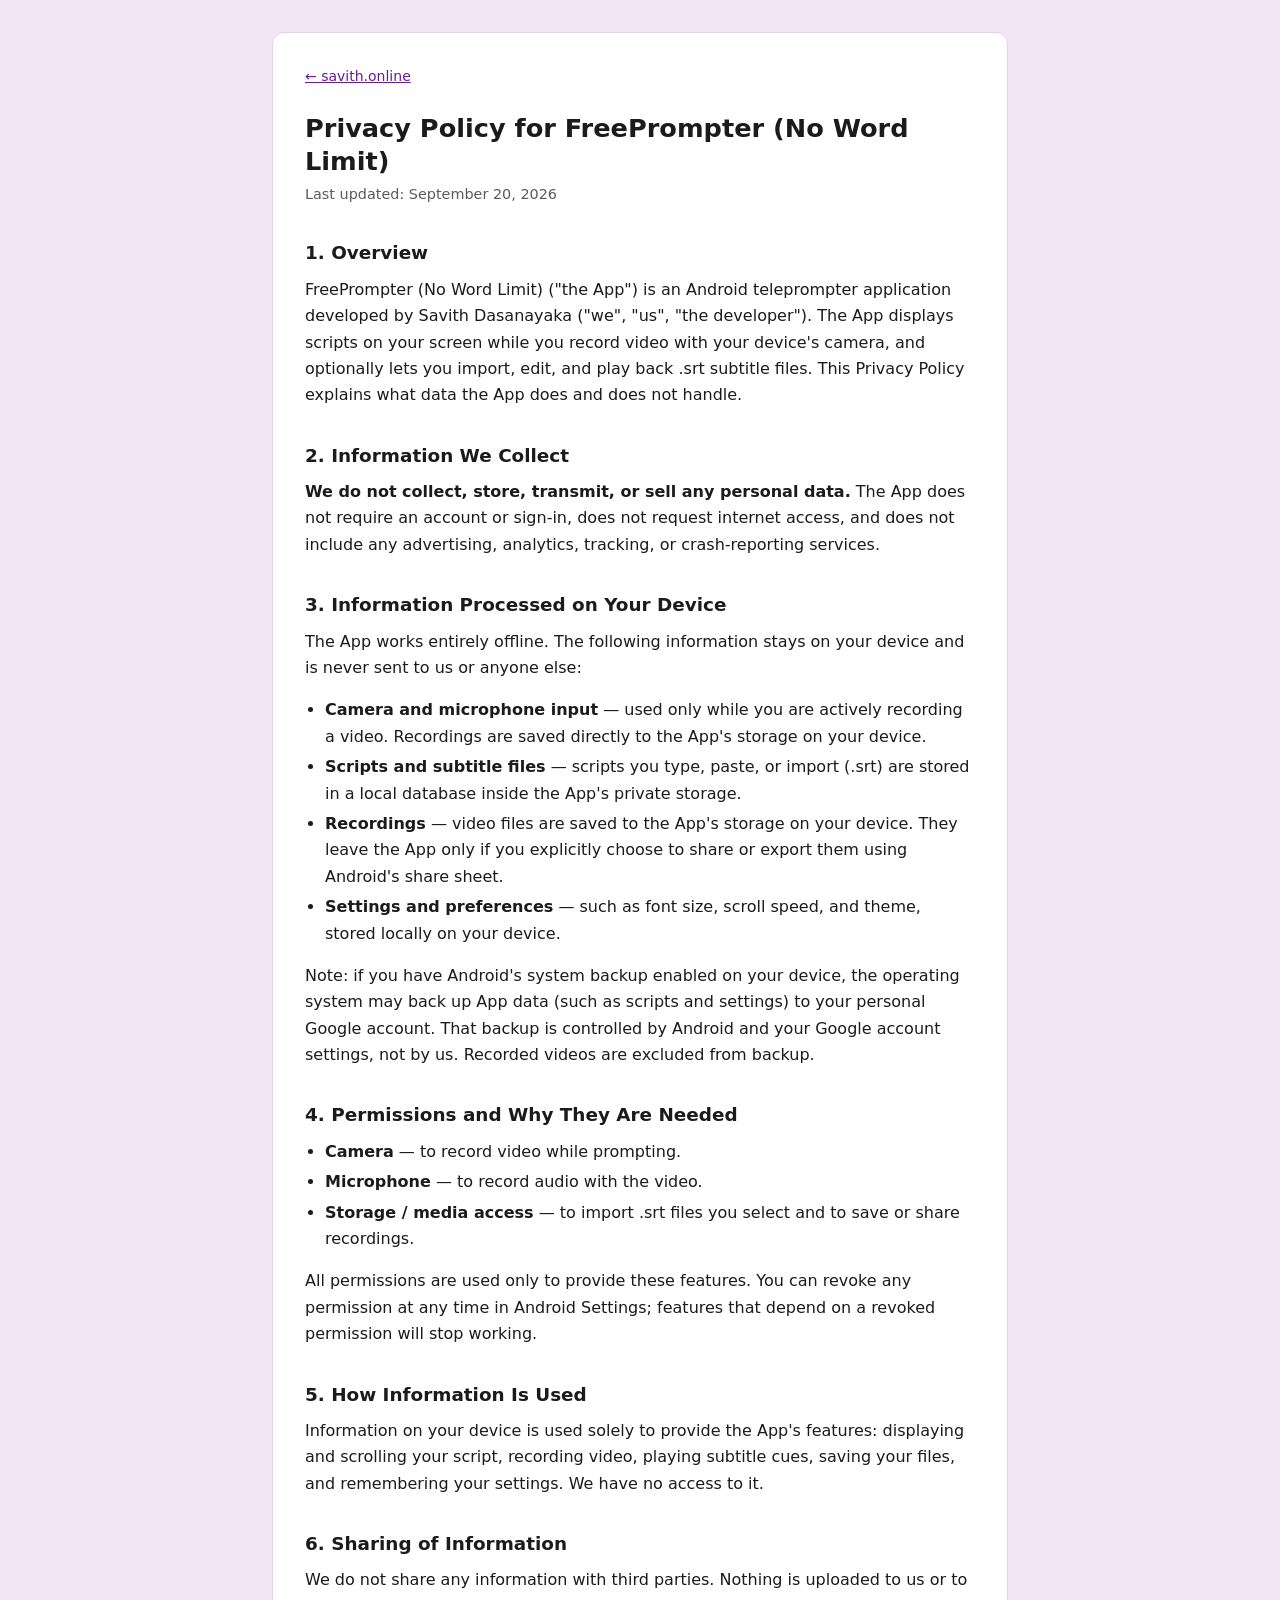
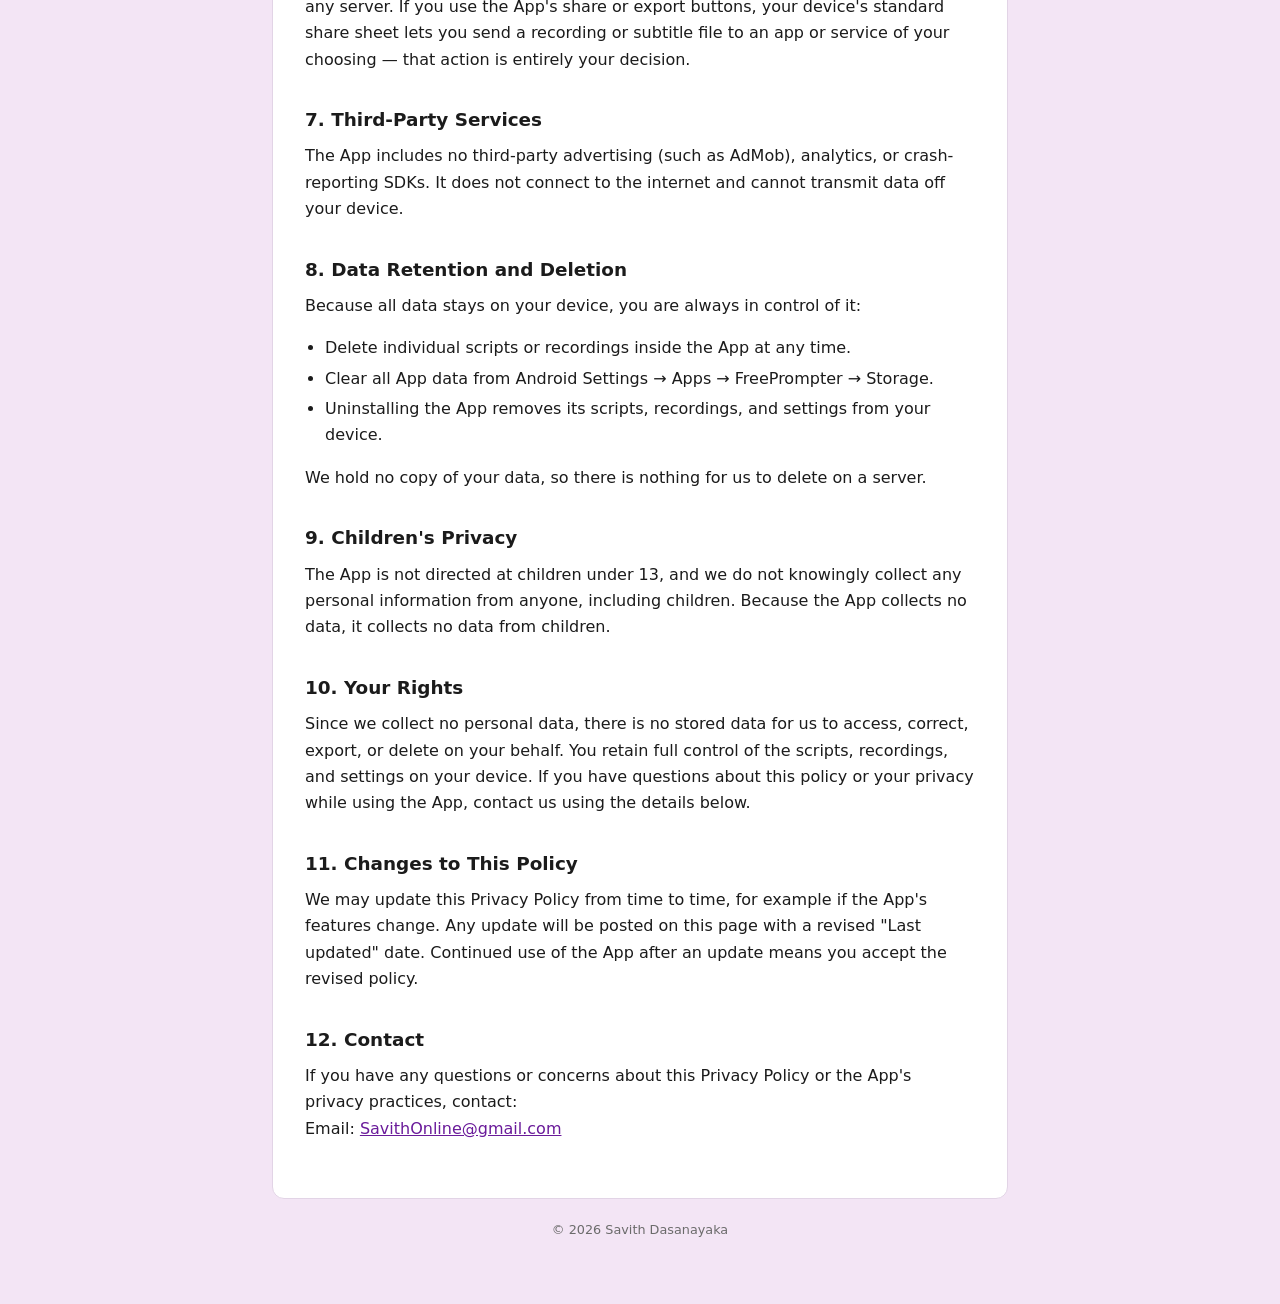
==== apps/freeprompter/privacy/index.html @ 828b5b64 "Add FreePrompter privacy policy page" ====
<!doctype html>
<html lang="en">
<head>
  <meta charset="utf-8">
  <meta name="viewport" content="width=device-width, initial-scale=1">
  <title>Privacy Policy | FreePrompter (No Word Limit)</title>
  <meta name="description" content="Privacy Policy for the FreePrompter (No Word Limit) Android app. The app collects no personal data; all scripts, recordings, and settings stay on your device.">
  <meta name="robots" content="index,follow">
  <link rel="canonical" href="https://savith.online/apps/freeprompter/privacy">
  <style>
    :root { color-scheme: light dark; }
    * { box-sizing: border-box; }
    body {
      margin: 0;
      padding: 2rem 1rem 4rem;
      background: #f3e5f5;
      color: #1b1b1b;
      font-family: system-ui, -apple-system, "Segoe UI", Roboto, Helvetica, Arial, sans-serif;
      font-size: 16px;
      line-height: 1.65;
    }
    main {
      max-width: 46rem;
      margin: 0 auto;
      background: #ffffff;
      border: 1px solid #e2d4e6;
      border-radius: 12px;
      padding: 2rem 2rem 2.5rem;
    }
    .back { font-size: 0.875rem; margin: 0 0 1.5rem; }
    h1 { font-size: 1.6rem; line-height: 1.3; margin: 0 0 0.25rem; }
    .updated { color: #5b5b5b; font-size: 0.9rem; margin: 0 0 2rem; }
    h2 { font-size: 1.15rem; margin: 2rem 0 0.5rem; }
    p, ul { margin: 0.5rem 0 1rem; }
    ul { padding-left: 1.25rem; }
    li { margin: 0.25rem 0; }
    a { color: #6a1b9a; }
    footer { max-width: 46rem; margin: 1.25rem auto 0; font-size: 0.8rem; color: #6b6b6b; text-align: center; }
    @media (prefers-color-scheme: dark) {
      body { background: #1a101c; color: #eee; }
      main { background: #241726; border-color: #3a2a3d; }
      .updated, footer { color: #b8a9bc; }
      a { color: #ce93d8; }
    }
  </style>
</head>
<body>
  <main>
    <p class="back"><a href="https://savith.online/">&larr; savith.online</a></p>
    <h1>Privacy Policy for FreePrompter (No Word Limit)</h1>
    <p class="updated">Last updated: September 20, 2026</p>

    <h2>1. Overview</h2>
    <p>
      FreePrompter (No Word Limit) ("the App") is an Android teleprompter application developed by
      Savith Dasanayaka ("we", "us", "the developer"). The App displays scripts on your screen while
      you record video with your device's camera, and optionally lets you import, edit, and play back
      .srt subtitle files. This Privacy Policy explains what data the App does and does not handle.
    </p>

    <h2>2. Information We Collect</h2>
    <p>
      <strong>We do not collect, store, transmit, or sell any personal data.</strong> The App does not
      require an account or sign-in, does not request internet access, and does not include any
      advertising, analytics, tracking, or crash-reporting services.
    </p>

    <h2>3. Information Processed on Your Device</h2>
    <p>The App works entirely offline. The following information stays on your device and is never sent to us or anyone else:</p>
    <ul>
      <li><strong>Camera and microphone input</strong> — used only while you are actively recording a video. Recordings are saved directly to the App's storage on your device.</li>
      <li><strong>Scripts and subtitle files</strong> — scripts you type, paste, or import (.srt) are stored in a local database inside the App's private storage.</li>
      <li><strong>Recordings</strong> — video files are saved to the App's storage on your device. They leave the App only if you explicitly choose to share or export them using Android's share sheet.</li>
      <li><strong>Settings and preferences</strong> — such as font size, scroll speed, and theme, stored locally on your device.</li>
    </ul>
    <p>
      Note: if you have Android's system backup enabled on your device, the operating system may back up
      App data (such as scripts and settings) to your personal Google account. That backup is controlled
      by Android and your Google account settings, not by us. Recorded videos are excluded from backup.
    </p>

    <h2>4. Permissions and Why They Are Needed</h2>
    <ul>
      <li><strong>Camera</strong> — to record video while prompting.</li>
      <li><strong>Microphone</strong> — to record audio with the video.</li>
      <li><strong>Storage / media access</strong> — to import .srt files you select and to save or share recordings.</li>
    </ul>
    <p>All permissions are used only to provide these features. You can revoke any permission at any time in Android Settings; features that depend on a revoked permission will stop working.</p>

    <h2>5. How Information Is Used</h2>
    <p>
      Information on your device is used solely to provide the App's features: displaying and scrolling
      your script, recording video, playing subtitle cues, saving your files, and remembering your
      settings. We have no access to it.
    </p>

    <h2>6. Sharing of Information</h2>
    <p>
      We do not share any information with third parties. Nothing is uploaded to us or to any server.
      If you use the App's share or export buttons, your device's standard share sheet lets you send a
      recording or subtitle file to an app or service of your choosing — that action is entirely your decision.
    </p>

    <h2>7. Third-Party Services</h2>
    <p>
      The App includes no third-party advertising (such as AdMob), analytics, or crash-reporting SDKs.
      It does not connect to the internet and cannot transmit data off your device.
    </p>

    <h2>8. Data Retention and Deletion</h2>
    <p>Because all data stays on your device, you are always in control of it:</p>
    <ul>
      <li>Delete individual scripts or recordings inside the App at any time.</li>
      <li>Clear all App data from Android Settings &rarr; Apps &rarr; FreePrompter &rarr; Storage.</li>
      <li>Uninstalling the App removes its scripts, recordings, and settings from your device.</li>
    </ul>
    <p>We hold no copy of your data, so there is nothing for us to delete on a server.</p>

    <h2>9. Children's Privacy</h2>
    <p>
      The App is not directed at children under 13, and we do not knowingly collect any personal
      information from anyone, including children. Because the App collects no data, it collects no
      data from children.
    </p>

    <h2>10. Your Rights</h2>
    <p>
      Since we collect no personal data, there is no stored data for us to access, correct, export, or
      delete on your behalf. You retain full control of the scripts, recordings, and settings on your
      device. If you have questions about this policy or your privacy while using the App, contact us
      using the details below.
    </p>

    <h2>11. Changes to This Policy</h2>
    <p>
      We may update this Privacy Policy from time to time, for example if the App's features change.
      Any update will be posted on this page with a revised "Last updated" date. Continued use of the
      App after an update means you accept the revised policy.
    </p>

    <h2>12. Contact</h2>
    <p>
      If you have any questions or concerns about this Privacy Policy or the App's privacy practices,
      contact:<br>
      Email: <a href="mailto:SavithOnline@gmail.com">SavithOnline@gmail.com</a>
    </p>
  </main>
  <footer>&copy; 2026 Savith Dasanayaka</footer>
</body>
</html>
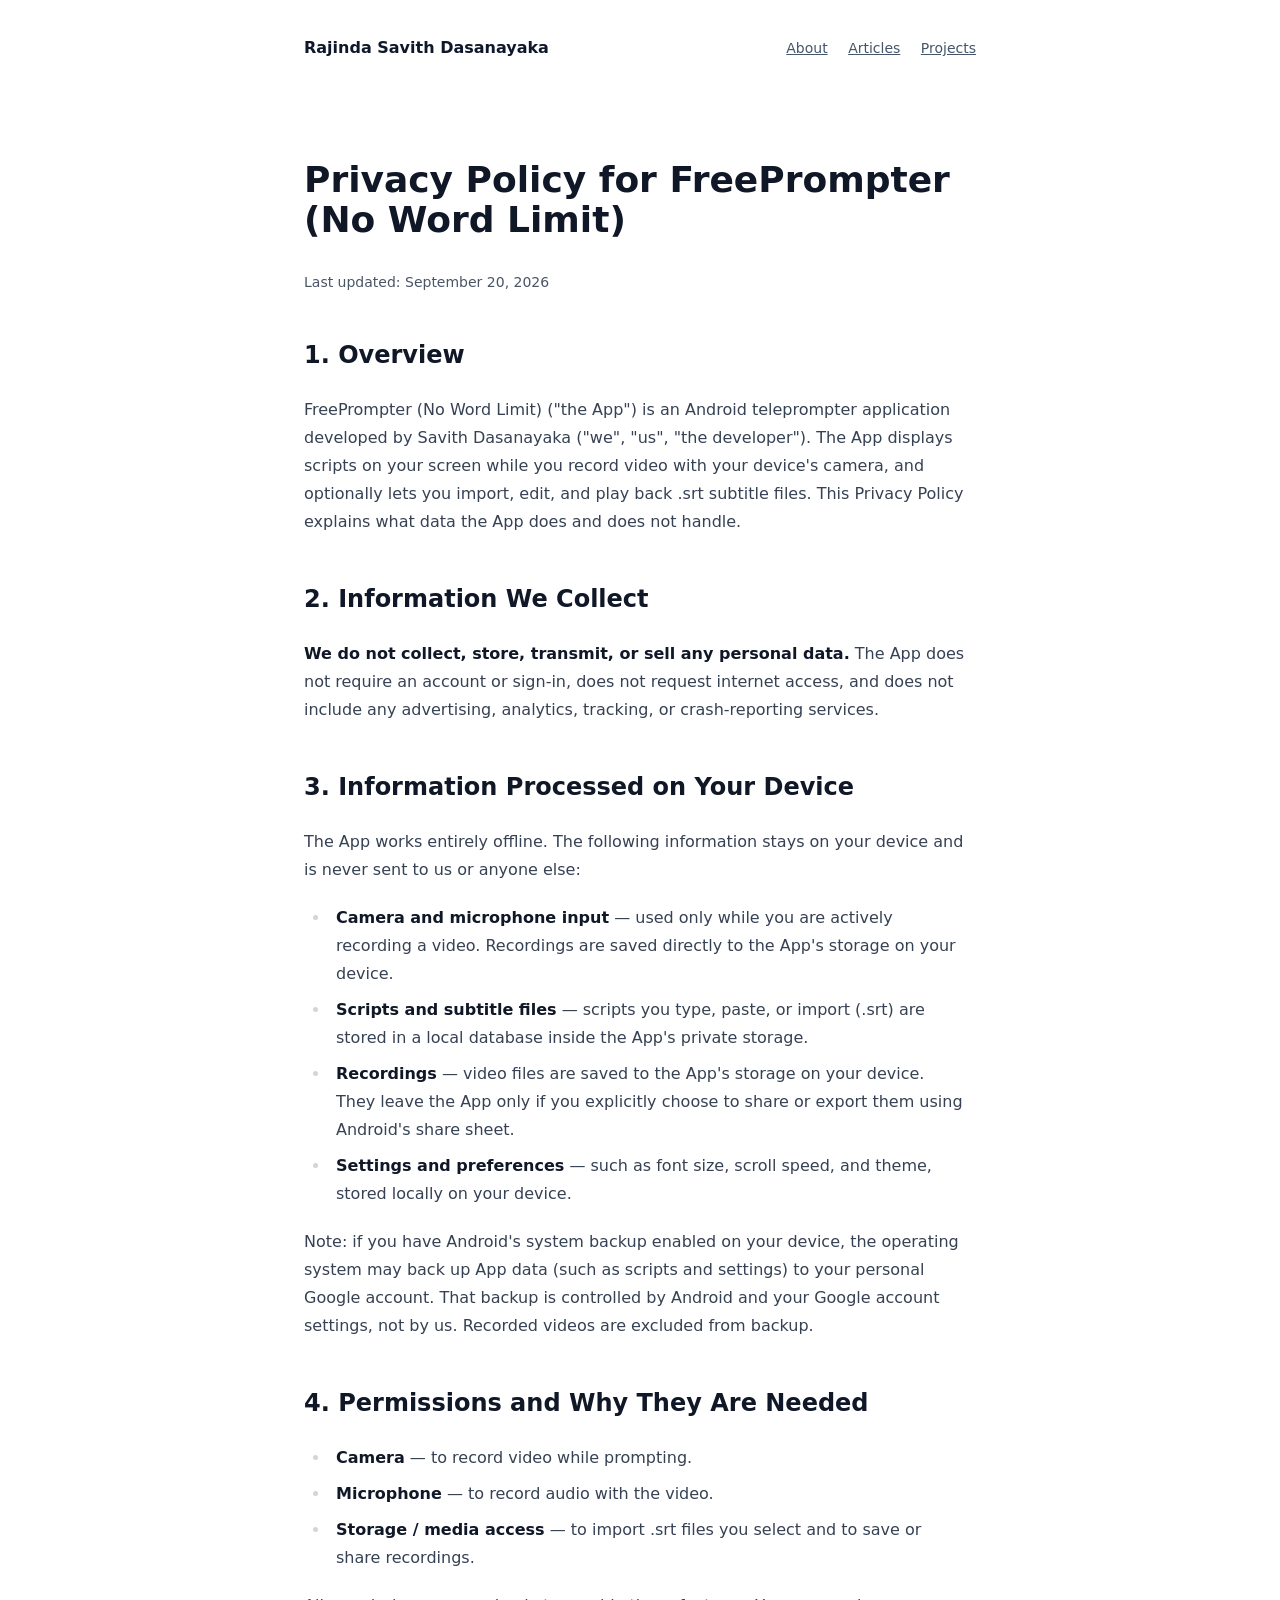
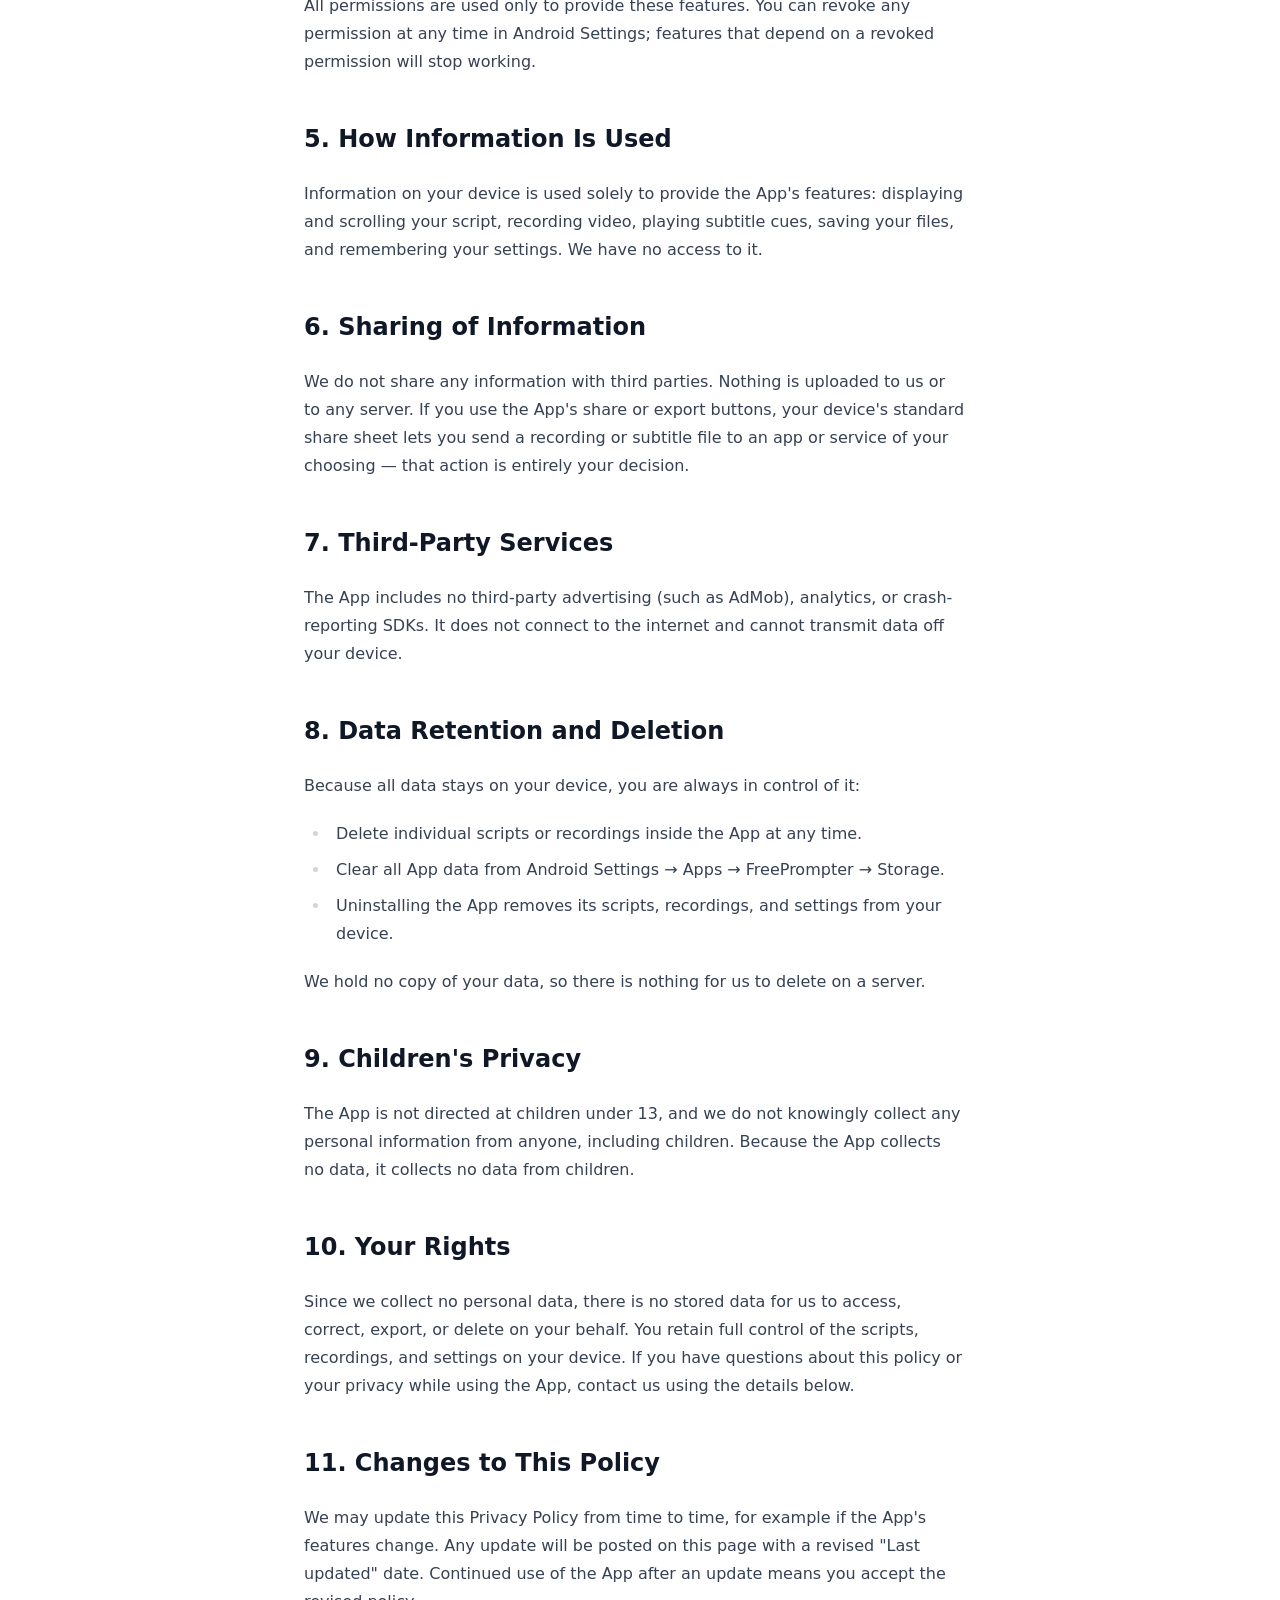
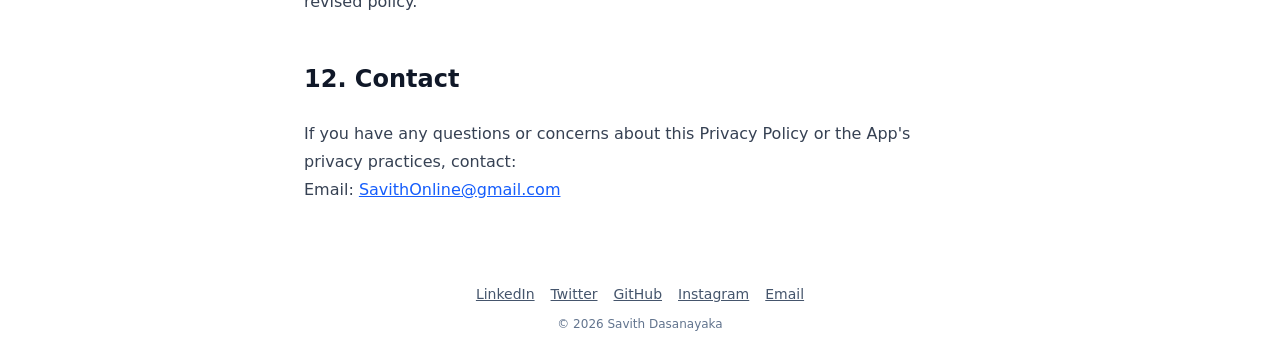
==== commit 02198d53: "Match FreePrompter privacy page to site design" ====
--- a/apps/freeprompter/privacy/index.html
+++ b/apps/freeprompter/privacy/index.html
@@ -1,150 +1,161 @@
 <!doctype html>
-<html lang="en">
+<html lang="en" prefix="og: https://ogp.me/ns#">
 <head>
+  <!-- Search, browser, and social-sharing metadata. Relative asset paths use ../../../ because this page is three directories deeper. -->
   <meta charset="utf-8">
   <meta name="viewport" content="width=device-width, initial-scale=1">
   <title>Privacy Policy | FreePrompter (No Word Limit)</title>
+  <meta name="title" content="Privacy Policy | FreePrompter (No Word Limit)">
   <meta name="description" content="Privacy Policy for the FreePrompter (No Word Limit) Android app. The app collects no personal data; all scripts, recordings, and settings stay on your device.">
   <meta name="robots" content="index,follow">
+  <meta name="theme-color" content="#B5D1CC">
   <link rel="canonical" href="https://savith.online/apps/freeprompter/privacy">
-  <style>
-    :root { color-scheme: light dark; }
-    * { box-sizing: border-box; }
-    body {
-      margin: 0;
-      padding: 2rem 1rem 4rem;
-      background: #f3e5f5;
-      color: #1b1b1b;
-      font-family: system-ui, -apple-system, "Segoe UI", Roboto, Helvetica, Arial, sans-serif;
-      font-size: 16px;
-      line-height: 1.65;
-    }
-    main {
-      max-width: 46rem;
-      margin: 0 auto;
-      background: #ffffff;
-      border: 1px solid #e2d4e6;
-      border-radius: 12px;
-      padding: 2rem 2rem 2.5rem;
-    }
-    .back { font-size: 0.875rem; margin: 0 0 1.5rem; }
-    h1 { font-size: 1.6rem; line-height: 1.3; margin: 0 0 0.25rem; }
-    .updated { color: #5b5b5b; font-size: 0.9rem; margin: 0 0 2rem; }
-    h2 { font-size: 1.15rem; margin: 2rem 0 0.5rem; }
-    p, ul { margin: 0.5rem 0 1rem; }
-    ul { padding-left: 1.25rem; }
-    li { margin: 0.25rem 0; }
-    a { color: #6a1b9a; }
-    footer { max-width: 46rem; margin: 1.25rem auto 0; font-size: 0.8rem; color: #6b6b6b; text-align: center; }
-    @media (prefers-color-scheme: dark) {
-      body { background: #1a101c; color: #eee; }
-      main { background: #241726; border-color: #3a2a3d; }
-      .updated, footer { color: #b8a9bc; }
-      a { color: #ce93d8; }
-    }
-  </style>
+  <meta property="og:type" content="article">
+  <meta property="og:url" content="https://savith.online/apps/freeprompter/privacy">
+  <meta property="og:title" content="Privacy Policy | FreePrompter (No Word Limit)">
+  <meta property="og:description" content="The app collects no personal data; all scripts, recordings, and settings stay on your device.">
+  <meta property="og:image" content="https://savith.online/assets/images/Savith.Online.jpg">
+  <meta name="twitter:card" content="summary_large_image">
+  <meta name="twitter:title" content="Privacy Policy | FreePrompter (No Word Limit)">
+  <meta name="twitter:description" content="The app collects no personal data; all scripts, recordings, and settings stay on your device.">
+  <meta name="twitter:image" content="https://savith.online/assets/images/Savith.Online.jpg">
+
+  <link rel="stylesheet" href="../../../assets/style.css">
+  <style>html { overflow-y: scroll; }</style>
 </head>
-<body>
-  <main>
-    <p class="back"><a href="https://savith.online/">&larr; savith.online</a></p>
-    <h1>Privacy Policy for FreePrompter (No Word Limit)</h1>
-    <p class="updated">Last updated: September 20, 2026</p>
+<body class="bg-[#f3e5f5] text-slate-900 relative font-sans selection:text-[#160404] selection:bg-[#fef4ad]">
+  <a class="absolute top-auto left-[-999px] overflow-hidden w-px h-px font-semibold bg-gray-900 text-gray-200 px-2 py-1 rounded shadow shadow-gray-500/20 ring-2 ring-red-500 ring-offset-2 ring-offset-red-100 focus:overflow-auto focus:w-auto focus:h-auto focus:top-5 focus:left-5 focus:z-50" href="#main-content">Skip to content ↓</a>
+  <!-- The skip link above lets keyboard users bypass this repeated navigation. -->
+  <div class="container mx-auto max-w-2xl">
+    <!-- Shared site header; internal links climb three levels back to the site root. -->
+    <header class="mt-8 mb-24 md:flex justify-between items-center px-4 md:px-0">
+      <div class="font-medium">
+        <a href="../../../index.html" class="inline-block -ml-2 px-2 py-1 rounded-lg font-semibold hover:bg-gray-100 transition">
+          Rajinda Savith Dasanayaka
+        </a>
+      </div>
+      <nav aria-label="Primary" class="text-sm text-slate-600 font-medium space-x-4">
+        <a href="../../../about.html" class="underline hover:no-underline">About</a>
+        <a href="../../../articles.html" class="underline hover:no-underline">Articles</a>
+        <a href="../../../projects.html" class="underline hover:no-underline">Projects</a>
+      </nav>
+    </header>
 
-    <h2>1. Overview</h2>
-    <p>
-      FreePrompter (No Word Limit) ("the App") is an Android teleprompter application developed by
-      Savith Dasanayaka ("we", "us", "the developer"). The App displays scripts on your screen while
-      you record video with your device's camera, and optionally lets you import, edit, and play back
-      .srt subtitle files. This Privacy Policy explains what data the App does and does not handle.
-    </p>
+    <!-- Privacy policy for the FreePrompter Android app. -->
+    <main id="main-content" class="px-4 md:px-0" tabindex="-1">
+      <article class="prose">
+        <h1>Privacy Policy for FreePrompter (No Word Limit)</h1>
+        <p class="text-sm text-gray-600 mb-8"><time datetime="2026-09-20">Last updated: September 20, 2026</time></p>
 
-    <h2>2. Information We Collect</h2>
-    <p>
-      <strong>We do not collect, store, transmit, or sell any personal data.</strong> The App does not
-      require an account or sign-in, does not request internet access, and does not include any
-      advertising, analytics, tracking, or crash-reporting services.
-    </p>
+        <h2>1. Overview</h2>
+        <p>
+          FreePrompter (No Word Limit) ("the App") is an Android teleprompter application developed by
+          Savith Dasanayaka ("we", "us", "the developer"). The App displays scripts on your screen while
+          you record video with your device's camera, and optionally lets you import, edit, and play back
+          .srt subtitle files. This Privacy Policy explains what data the App does and does not handle.
+        </p>
 
-    <h2>3. Information Processed on Your Device</h2>
-    <p>The App works entirely offline. The following information stays on your device and is never sent to us or anyone else:</p>
-    <ul>
-      <li><strong>Camera and microphone input</strong> — used only while you are actively recording a video. Recordings are saved directly to the App's storage on your device.</li>
-      <li><strong>Scripts and subtitle files</strong> — scripts you type, paste, or import (.srt) are stored in a local database inside the App's private storage.</li>
-      <li><strong>Recordings</strong> — video files are saved to the App's storage on your device. They leave the App only if you explicitly choose to share or export them using Android's share sheet.</li>
-      <li><strong>Settings and preferences</strong> — such as font size, scroll speed, and theme, stored locally on your device.</li>
-    </ul>
-    <p>
-      Note: if you have Android's system backup enabled on your device, the operating system may back up
-      App data (such as scripts and settings) to your personal Google account. That backup is controlled
-      by Android and your Google account settings, not by us. Recorded videos are excluded from backup.
-    </p>
+        <h2>2. Information We Collect</h2>
+        <p>
+          <strong>We do not collect, store, transmit, or sell any personal data.</strong> The App does not
+          require an account or sign-in, does not request internet access, and does not include any
+          advertising, analytics, tracking, or crash-reporting services.
+        </p>
 
-    <h2>4. Permissions and Why They Are Needed</h2>
-    <ul>
-      <li><strong>Camera</strong> — to record video while prompting.</li>
-      <li><strong>Microphone</strong> — to record audio with the video.</li>
-      <li><strong>Storage / media access</strong> — to import .srt files you select and to save or share recordings.</li>
-    </ul>
-    <p>All permissions are used only to provide these features. You can revoke any permission at any time in Android Settings; features that depend on a revoked permission will stop working.</p>
+        <h2>3. Information Processed on Your Device</h2>
+        <p>The App works entirely offline. The following information stays on your device and is never sent to us or anyone else:</p>
+        <ul>
+          <li><strong>Camera and microphone input</strong> — used only while you are actively recording a video. Recordings are saved directly to the App's storage on your device.</li>
+          <li><strong>Scripts and subtitle files</strong> — scripts you type, paste, or import (.srt) are stored in a local database inside the App's private storage.</li>
+          <li><strong>Recordings</strong> — video files are saved to the App's storage on your device. They leave the App only if you explicitly choose to share or export them using Android's share sheet.</li>
+          <li><strong>Settings and preferences</strong> — such as font size, scroll speed, and theme, stored locally on your device.</li>
+        </ul>
+        <p>
+          Note: if you have Android's system backup enabled on your device, the operating system may back up
+          App data (such as scripts and settings) to your personal Google account. That backup is controlled
+          by Android and your Google account settings, not by us. Recorded videos are excluded from backup.
+        </p>
 
-    <h2>5. How Information Is Used</h2>
-    <p>
-      Information on your device is used solely to provide the App's features: displaying and scrolling
-      your script, recording video, playing subtitle cues, saving your files, and remembering your
-      settings. We have no access to it.
-    </p>
+        <h2>4. Permissions and Why They Are Needed</h2>
+        <ul>
+          <li><strong>Camera</strong> — to record video while prompting.</li>
+          <li><strong>Microphone</strong> — to record audio with the video.</li>
+          <li><strong>Storage / media access</strong> — to import .srt files you select and to save or share recordings.</li>
+        </ul>
+        <p>All permissions are used only to provide these features. You can revoke any permission at any time in Android Settings; features that depend on a revoked permission will stop working.</p>
 
-    <h2>6. Sharing of Information</h2>
-    <p>
-      We do not share any information with third parties. Nothing is uploaded to us or to any server.
-      If you use the App's share or export buttons, your device's standard share sheet lets you send a
-      recording or subtitle file to an app or service of your choosing — that action is entirely your decision.
-    </p>
+        <h2>5. How Information Is Used</h2>
+        <p>
+          Information on your device is used solely to provide the App's features: displaying and scrolling
+          your script, recording video, playing subtitle cues, saving your files, and remembering your
+          settings. We have no access to it.
+        </p>
 
-    <h2>7. Third-Party Services</h2>
-    <p>
-      The App includes no third-party advertising (such as AdMob), analytics, or crash-reporting SDKs.
-      It does not connect to the internet and cannot transmit data off your device.
-    </p>
+        <h2>6. Sharing of Information</h2>
+        <p>
+          We do not share any information with third parties. Nothing is uploaded to us or to any server.
+          If you use the App's share or export buttons, your device's standard share sheet lets you send a
+          recording or subtitle file to an app or service of your choosing — that action is entirely your decision.
+        </p>
 
-    <h2>8. Data Retention and Deletion</h2>
-    <p>Because all data stays on your device, you are always in control of it:</p>
-    <ul>
-      <li>Delete individual scripts or recordings inside the App at any time.</li>
-      <li>Clear all App data from Android Settings &rarr; Apps &rarr; FreePrompter &rarr; Storage.</li>
-      <li>Uninstalling the App removes its scripts, recordings, and settings from your device.</li>
-    </ul>
-    <p>We hold no copy of your data, so there is nothing for us to delete on a server.</p>
+        <h2>7. Third-Party Services</h2>
+        <p>
+          The App includes no third-party advertising (such as AdMob), analytics, or crash-reporting SDKs.
+          It does not connect to the internet and cannot transmit data off your device.
+        </p>
 
-    <h2>9. Children's Privacy</h2>
-    <p>
-      The App is not directed at children under 13, and we do not knowingly collect any personal
-      information from anyone, including children. Because the App collects no data, it collects no
-      data from children.
-    </p>
+        <h2>8. Data Retention and Deletion</h2>
+        <p>Because all data stays on your device, you are always in control of it:</p>
+        <ul>
+          <li>Delete individual scripts or recordings inside the App at any time.</li>
+          <li>Clear all App data from Android Settings &rarr; Apps &rarr; FreePrompter &rarr; Storage.</li>
+          <li>Uninstalling the App removes its scripts, recordings, and settings from your device.</li>
+        </ul>
+        <p>We hold no copy of your data, so there is nothing for us to delete on a server.</p>
 
-    <h2>10. Your Rights</h2>
-    <p>
-      Since we collect no personal data, there is no stored data for us to access, correct, export, or
-      delete on your behalf. You retain full control of the scripts, recordings, and settings on your
-      device. If you have questions about this policy or your privacy while using the App, contact us
-      using the details below.
-    </p>
+        <h2>9. Children's Privacy</h2>
+        <p>
+          The App is not directed at children under 13, and we do not knowingly collect any personal
+          information from anyone, including children. Because the App collects no data, it collects no
+          data from children.
+        </p>
 
-    <h2>11. Changes to This Policy</h2>
-    <p>
-      We may update this Privacy Policy from time to time, for example if the App's features change.
-      Any update will be posted on this page with a revised "Last updated" date. Continued use of the
-      App after an update means you accept the revised policy.
-    </p>
+        <h2>10. Your Rights</h2>
+        <p>
+          Since we collect no personal data, there is no stored data for us to access, correct, export, or
+          delete on your behalf. You retain full control of the scripts, recordings, and settings on your
+          device. If you have questions about this policy or your privacy while using the App, contact us
+          using the details below.
+        </p>
 
-    <h2>12. Contact</h2>
-    <p>
-      If you have any questions or concerns about this Privacy Policy or the App's privacy practices,
-      contact:<br>
-      Email: <a href="mailto:SavithOnline@gmail.com">SavithOnline@gmail.com</a>
-    </p>
-  </main>
-  <footer>&copy; 2026 Savith Dasanayaka</footer>
+        <h2>11. Changes to This Policy</h2>
+        <p>
+          We may update this Privacy Policy from time to time, for example if the App's features change.
+          Any update will be posted on this page with a revised "Last updated" date. Continued use of the
+          App after an update means you accept the revised policy.
+        </p>
+
+        <h2>12. Contact</h2>
+        <p>
+          If you have any questions or concerns about this Privacy Policy or the App's privacy practices,
+          contact:<br>
+          Email: <a href="mailto:SavithOnline@gmail.com">SavithOnline@gmail.com</a>
+        </p>
+      </article>
+    </main>
+
+    <!-- Shared social links and site ownership information. -->
+    <footer class="text-sm text-center mt-20 mb-8 px-4 md:px-0">
+      <nav aria-label="Social links" class="inline-flex flex-wrap justify-center gap-4 text-slate-600">
+        <a href="https://www.linkedin.com/in/savithonline/" class="underline hover:no-underline">LinkedIn</a>
+        <a href="https://x.com/SavithOnline" class="underline hover:no-underline">Twitter</a>
+        <a href="https://github.com/SavithOnline" class="underline hover:no-underline">GitHub</a>
+        <a href="https://www.instagram.com/savithonline/" class="underline hover:no-underline">Instagram</a>
+        <a href="mailto:SavithOnline@gmail.com" class="underline hover:no-underline">Email</a>
+      </nav>
+      <div class="mt-3 text-xs text-slate-500">&copy; 2026 Savith Dasanayaka</div>
+    </footer>
+  </div>
+  <script defer src="/_vercel/insights/script.js"></script>
 </body>
 </html>
--- a/assets/style.css
+++ b/assets/style.css
@@ -0,0 +1,2790 @@
+/*
+ * Stylesheet map
+ * properties: generated fallback values for utility custom properties
+ * theme:      shared colors, spacing, type, and animation tokens
+ * base:       browser normalization and accessible element defaults
+ * components: reusable patterns such as long-form article typography
+ * utilities:  single-purpose classes applied directly in the HTML
+ *
+ * Most rules below are generated utility CSS. Prefer changing HTML classes
+ * (or the original Tailwind source, if one is added) instead of isolated rules.
+ */
+@layer properties {
+  @supports (((-webkit-hyphens: none)) and (not (margin-trim: inline))) or
+    ((-moz-orient: inline) and (not (color: rgb(from red r g b)))) {
+    *,
+    :before,
+    :after,
+    ::backdrop {
+      --tw-rotate-x: initial;
+      --tw-rotate-y: initial;
+      --tw-rotate-z: initial;
+      --tw-skew-x: initial;
+      --tw-skew-y: initial;
+      --tw-space-y-reverse: 0;
+      --tw-space-x-reverse: 0;
+      --tw-border-style: solid;
+      --tw-leading: initial;
+      --tw-font-weight: initial;
+      --tw-tracking: initial;
+      --tw-ordinal: initial;
+      --tw-slashed-zero: initial;
+      --tw-numeric-figure: initial;
+      --tw-numeric-spacing: initial;
+      --tw-numeric-fraction: initial;
+      --tw-shadow: 0 0 #0000;
+      --tw-shadow-color: initial;
+      --tw-shadow-alpha: 100%;
+      --tw-inset-shadow: 0 0 #0000;
+      --tw-inset-shadow-color: initial;
+      --tw-inset-shadow-alpha: 100%;
+      --tw-ring-color: initial;
+      --tw-ring-shadow: 0 0 #0000;
+      --tw-inset-ring-color: initial;
+      --tw-inset-ring-shadow: 0 0 #0000;
+      --tw-ring-inset: initial;
+      --tw-ring-offset-width: 0px;
+      --tw-ring-offset-color: #fff;
+      --tw-ring-offset-shadow: 0 0 #0000;
+      --tw-outline-style: solid;
+      --tw-blur: initial;
+      --tw-brightness: initial;
+      --tw-contrast: initial;
+      --tw-grayscale: initial;
+      --tw-hue-rotate: initial;
+      --tw-invert: initial;
+      --tw-opacity: initial;
+      --tw-saturate: initial;
+      --tw-sepia: initial;
+      --tw-drop-shadow: initial;
+      --tw-drop-shadow-color: initial;
+      --tw-drop-shadow-alpha: 100%;
+      --tw-drop-shadow-size: initial;
+      --tw-duration: initial;
+      --tw-ease: initial;
+    }
+  }
+}
+@layer theme {
+  :root,
+  :host {
+    --font-sans:
+      ui-sans-serif, system-ui, sans-serif, "Apple Color Emoji",
+      "Segoe UI Emoji", "Segoe UI Symbol", "Noto Color Emoji";
+    --font-mono:
+      "JetBrains Mono", "SFMono-Regular", ui-monospace, Menlo, Monaco, Consolas,
+      "Liberation Mono", "Courier New", monospace;
+    --color-red-100: oklch(93.6% 0.032 17.717);
+    --color-red-500: oklch(63.7% 0.237 25.331);
+    --color-red-600: oklch(57.7% 0.245 27.325);
+    --color-orange-500: oklch(70.5% 0.213 47.604);
+    --color-amber-600: oklch(66.6% 0.179 58.318);
+    --color-yellow-50: oklch(98.7% 0.026 102.212);
+    --color-yellow-300: oklch(90.5% 0.182 98.111);
+    --color-yellow-500: oklch(79.5% 0.184 86.047);
+    --color-lime-500: oklch(76.8% 0.233 130.85);
+    --color-green-400: oklch(79.2% 0.209 151.711);
+    --color-green-500: oklch(72.3% 0.219 149.579);
+    --color-blue-400: oklch(70.7% 0.165 254.624);
+    --color-blue-500: oklch(62.3% 0.214 259.815);
+    --color-blue-600: oklch(54.6% 0.245 262.881);
+    --color-indigo-500: oklch(58.5% 0.233 277.117);
+    --color-purple-400: oklch(71.4% 0.203 305.504);
+    --color-purple-500: oklch(62.7% 0.265 303.9);
+    --color-purple-600: oklch(55.8% 0.288 302.321);
+    --color-slate-50: oklch(98.4% 0.003 247.858);
+    --color-slate-100: oklch(96.8% 0.007 247.896);
+    --color-slate-200: oklch(92.9% 0.013 255.508);
+    --color-slate-300: oklch(86.9% 0.022 252.894);
+    --color-slate-500: oklch(55.4% 0.046 257.417);
+    --color-slate-600: oklch(44.6% 0.043 257.281);
+    --color-slate-800: oklch(27.9% 0.041 260.031);
+    --color-slate-900: oklch(20.8% 0.042 265.755);
+    --color-gray-50: oklch(98.5% 0.002 247.839);
+    --color-gray-100: oklch(96.7% 0.003 264.542);
+    --color-gray-200: oklch(92.8% 0.006 264.531);
+    --color-gray-300: oklch(87.2% 0.01 258.338);
+    --color-gray-500: oklch(55.1% 0.027 264.364);
+    --color-gray-600: oklch(44.6% 0.03 256.802);
+    --color-gray-700: oklch(37.3% 0.034 259.733);
+    --color-gray-800: oklch(27.8% 0.033 256.848);
+    --color-gray-900: oklch(21% 0.034 264.665);
+    --color-black: #000;
+    --color-white: #fff;
+    --spacing: 0.25rem;
+    --container-2xl: 42rem;
+    --text-xs: 0.75rem;
+    --text-xs--line-height: calc(1 / 0.75);
+    --text-sm: 0.875rem;
+    --text-sm--line-height: calc(1.25 / 0.875);
+    --text-base: 1rem;
+    --text-base--line-height: 1.5;
+    --text-xl: 1.25rem;
+    --text-xl--line-height: calc(1.75 / 1.25);
+    --text-2xl: 1.5rem;
+    --text-2xl--line-height: calc(2 / 1.5);
+    --text-6xl: 3.75rem;
+    --text-6xl--line-height: 1;
+    --font-weight-normal: 400;
+    --font-weight-medium: 500;
+    --font-weight-semibold: 600;
+    --font-weight-bold: 700;
+    --font-weight-extrabold: 800;
+    --font-weight-black: 900;
+    --tracking-tight: -0.025em;
+    --radius-md: 0.375rem;
+    --radius-lg: 0.5rem;
+    --radius-xl: 0.75rem;
+    --ease-out: cubic-bezier(0, 0, 0.2, 1);
+    --blur-sm: 8px;
+    --default-transition-duration: 0.15s;
+    --default-transition-timing-function: cubic-bezier(0.4, 0, 0.2, 1);
+    --default-font-family: var(--font-sans);
+    --default-mono-font-family: var(--font-mono);
+    --color-primary: var(--color-primary-value);
+    --background-image-gradient-pride: linear-gradient(
+      90deg,
+      oklch(from var(--color-red-500) l c h / 0%),
+      var(--color-red-500),
+      var(--color-orange-500),
+      var(--color-yellow-500),
+      var(--color-green-400),
+      var(--color-green-500),
+      var(--color-lime-500),
+      var(--color-blue-400),
+      var(--color-blue-500),
+      var(--color-blue-600),
+      var(--color-indigo-500),
+      var(--color-purple-400),
+      var(--color-purple-500),
+      oklch(from var(--color-purple-500) l c h / 0%)
+    );
+    --background-image-gradient-pride-full: linear-gradient(
+      45deg,
+      var(--color-red-500),
+      var(--color-orange-500),
+      var(--color-yellow-500),
+      var(--color-green-400),
+      var(--color-green-500),
+      var(--color-lime-500),
+      var(--color-blue-400),
+      var(--color-blue-500),
+      var(--color-blue-600),
+      var(--color-indigo-500),
+      var(--color-purple-400),
+      var(--color-purple-500)
+    );
+    --animate-gradient-river: gradient-river 30s linear infinite;
+  }
+}
+@layer base {
+  *,
+  :after,
+  :before,
+  ::backdrop {
+    box-sizing: border-box;
+    border: 0 solid;
+    margin: 0;
+    padding: 0;
+  }
+  ::file-selector-button {
+    box-sizing: border-box;
+    border: 0 solid;
+    margin: 0;
+    padding: 0;
+  }
+  html,
+  :host {
+    -webkit-text-size-adjust: 100%;
+    tab-size: 4;
+    line-height: 1.5;
+    font-family: var(
+      --default-font-family,
+      ui-sans-serif,
+      system-ui,
+      sans-serif,
+      "Apple Color Emoji",
+      "Segoe UI Emoji",
+      "Segoe UI Symbol",
+      "Noto Color Emoji"
+    );
+    font-feature-settings: var(--default-font-feature-settings, normal);
+    font-variation-settings: var(--default-font-variation-settings, normal);
+    -webkit-tap-highlight-color: transparent;
+  }
+  hr {
+    height: 0;
+    color: inherit;
+    border-top-width: 1px;
+  }
+  abbr:where([title]) {
+    -webkit-text-decoration: underline dotted;
+    text-decoration: underline dotted;
+  }
+  h1,
+  h2,
+  h3,
+  h4,
+  h5,
+  h6 {
+    font-size: inherit;
+    font-weight: inherit;
+  }
+  a {
+    color: inherit;
+    -webkit-text-decoration: inherit;
+    text-decoration: inherit;
+  }
+  b,
+  strong {
+    font-weight: bolder;
+  }
+  code,
+  kbd,
+  samp,
+  pre {
+    font-family: var(
+      --default-mono-font-family,
+      ui-monospace,
+      SFMono-Regular,
+      Menlo,
+      Monaco,
+      Consolas,
+      "Liberation Mono",
+      "Courier New",
+      monospace
+    );
+    font-feature-settings: var(--default-mono-font-feature-settings, normal);
+    font-variation-settings: var(
+      --default-mono-font-variation-settings,
+      normal
+    );
+    font-size: 1em;
+  }
+  small {
+    font-size: 80%;
+  }
+  sub,
+  sup {
+    vertical-align: baseline;
+    font-size: 75%;
+    line-height: 0;
+    position: relative;
+  }
+  sub {
+    bottom: -0.25em;
+  }
+  sup {
+    top: -0.5em;
+  }
+  table {
+    text-indent: 0;
+    border-color: inherit;
+    border-collapse: collapse;
+  }
+  :-moz-focusring {
+    outline: auto;
+  }
+  progress {
+    vertical-align: baseline;
+  }
+  summary {
+    display: list-item;
+  }
+  ol,
+  ul,
+  menu {
+    list-style: none;
+  }
+  img,
+  svg,
+  video,
+  canvas,
+  audio,
+  iframe,
+  embed,
+  object {
+    display: block;
+  }
+  img,
+  video {
+    max-width: 100%;
+    height: auto;
+  }
+  button,
+  input,
+  select,
+  optgroup,
+  textarea {
+    font: inherit;
+    font-feature-settings: inherit;
+    font-variation-settings: inherit;
+    letter-spacing: inherit;
+    color: inherit;
+    opacity: 1;
+    background-color: #0000;
+    border-radius: 0;
+  }
+  ::file-selector-button {
+    font: inherit;
+    font-feature-settings: inherit;
+    font-variation-settings: inherit;
+    letter-spacing: inherit;
+    color: inherit;
+    opacity: 1;
+    background-color: #0000;
+    border-radius: 0;
+  }
+  :where(select:is([multiple], [size])) optgroup {
+    font-weight: bolder;
+  }
+  :where(select:is([multiple], [size])) optgroup option {
+    padding-inline-start: 20px;
+  }
+  ::file-selector-button {
+    margin-inline-end: 4px;
+  }
+  ::placeholder {
+    opacity: 1;
+  }
+  @supports (not ((-webkit-appearance: -apple-pay-button))) or
+    (contain-intrinsic-size: 1px) {
+    ::placeholder {
+      color: currentColor;
+    }
+    @supports (color: color-mix(in lab, red, red)) {
+      ::placeholder {
+        color: color-mix(in oklab, currentcolor 50%, transparent);
+      }
+    }
+  }
+  textarea {
+    resize: vertical;
+  }
+  ::-webkit-search-decoration {
+    -webkit-appearance: none;
+  }
+  ::-webkit-date-and-time-value {
+    min-height: 1lh;
+    text-align: inherit;
+  }
+  ::-webkit-datetime-edit {
+    display: inline-flex;
+  }
+  ::-webkit-datetime-edit-fields-wrapper {
+    padding: 0;
+  }
+  ::-webkit-datetime-edit {
+    padding-block: 0;
+  }
+  ::-webkit-datetime-edit-year-field {
+    padding-block: 0;
+  }
+  ::-webkit-datetime-edit-month-field {
+    padding-block: 0;
+  }
+  ::-webkit-datetime-edit-day-field {
+    padding-block: 0;
+  }
+  ::-webkit-datetime-edit-hour-field {
+    padding-block: 0;
+  }
+  ::-webkit-datetime-edit-minute-field {
+    padding-block: 0;
+  }
+  ::-webkit-datetime-edit-second-field {
+    padding-block: 0;
+  }
+  ::-webkit-datetime-edit-millisecond-field {
+    padding-block: 0;
+  }
+  ::-webkit-datetime-edit-meridiem-field {
+    padding-block: 0;
+  }
+  ::-webkit-calendar-picker-indicator {
+    line-height: 1;
+  }
+  :-moz-ui-invalid {
+    box-shadow: none;
+  }
+  button,
+  input:where([type="button"], [type="reset"], [type="submit"]) {
+    appearance: button;
+  }
+  ::file-selector-button {
+    appearance: button;
+  }
+  ::-webkit-inner-spin-button {
+    height: auto;
+  }
+  ::-webkit-outer-spin-button {
+    height: auto;
+  }
+  [hidden]:where(:not([hidden="until-found"])) {
+    display: none !important;
+  }
+  :root {
+    --color-primary-value: #2DBC94;
+    --color-secondary-value: #65A98F;
+    --color-tertiary-value: #0F261F;
+    --color-red: var(--color-red-500);
+    --color-orange: var(--color-orange-500);
+    --color-yellow: var(--color-yellow-500);
+    --color-green: var(--color-green-500);
+    --color-lime: var(--color-lime-500);
+    --color-blue: var(--color-blue-500);
+    --color-indigo: var(--color-indigo-500);
+    --color-purple: var(--color-indigo-500);
+  }
+  @supports (color: color(display-p3 1 1 1)) {
+    :root {
+      --color-primary-value: color(display-p3 0.176 0.737 0.580);
+      --color-secondary-value: color(display-p3 0.396 0.663 0.561);
+      --color-tertiary-value: color(display-p3 0.059 0.149 0.122);
+    }
+  }
+  .prose a {
+    color: var(--color-blue-600) !important;
+    font-weight: 400 !important;
+  }
+  .prose a:hover {
+    text-decoration: none;
+    color: var(--color-blue-600) !important;
+  }
+  .prose a:visited {
+    color: var(--color-purple-600);
+  }
+  .prose code {
+    word-break: break-all;
+  }
+  .prose img {
+    border-radius: 0.25rem;
+    margin-top: 0;
+    margin-bottom: 0;
+  }
+  .prose mark {
+    -webkit-box-decoration-break: clone;
+    box-decoration-break: clone;
+    background: #B5D1CC;
+    padding: 2px 4px;
+  }
+  .prose video {
+    max-width: 100%;
+    margin-top: 0;
+    margin-bottom: 0;
+  }
+}
+@layer components {
+  .prose .heading-permalink {
+    vertical-align: top;
+    color: var(--color-gray-500);
+    margin-left: 5px;
+    text-decoration: none !important;
+  }
+  h1:hover .prose .heading-permalink,
+  h2:hover .prose .heading-permalink,
+  h3:hover .prose .heading-permalink,
+  h4:hover .prose .heading-permalink,
+  h5:hover .prose .heading-permalink,
+  h6:hover .prose .heading-permalink,
+  .prose .heading-permalink:hover {
+    color: #ccc !important;
+    text-decoration: none !important;
+  }
+  .prose pre code:after {
+    display: none;
+  }
+  .footnotes {
+    font-size: var(--text-xs);
+    margin-top: var(--spacing-8);
+  }
+  .footnotes p {
+    margin: 0;
+  }
+}
+@layer utilities {
+  .collapse {
+    visibility: collapse;
+  }
+  .invisible {
+    visibility: hidden;
+  }
+  .visible {
+    visibility: visible;
+  }
+  .sr-only {
+    clip-path: inset(50%);
+    white-space: nowrap;
+    border-width: 0;
+    width: 1px;
+    height: 1px;
+    margin: -1px;
+    padding: 0;
+    position: absolute;
+    overflow: hidden;
+  }
+  .absolute {
+    position: absolute;
+  }
+  .fixed {
+    position: fixed;
+  }
+  .relative {
+    position: relative;
+  }
+  .static {
+    position: static;
+  }
+  .start {
+    inset-inline-start: var(--spacing);
+  }
+  .end {
+    inset-inline-end: var(--spacing);
+  }
+  .top-auto {
+    top: auto;
+  }
+  .right-0 {
+    right: calc(var(--spacing) * 0);
+  }
+  .right-1 {
+    right: calc(var(--spacing) * 1);
+  }
+  .bottom-1 {
+    bottom: calc(var(--spacing) * 1);
+  }
+  .left-\[-999px\] {
+    left: -999px;
+  }
+  .z-10 {
+    z-index: 10;
+  }
+  .container {
+    width: 100%;
+  }
+  @media (min-width: 40rem) {
+    .container {
+      max-width: 40rem;
+    }
+  }
+  @media (min-width: 48rem) {
+    .container {
+      max-width: 48rem;
+    }
+  }
+  @media (min-width: 64rem) {
+    .container {
+      max-width: 64rem;
+    }
+  }
+  @media (min-width: 80rem) {
+    .container {
+      max-width: 80rem;
+    }
+  }
+  @media (min-width: 96rem) {
+    .container {
+      max-width: 96rem;
+    }
+  }
+  .m-0 {
+    margin: calc(var(--spacing) * 0);
+  }
+  .-mx-3 {
+    margin-inline: calc(var(--spacing) * -3);
+  }
+  .mx-auto {
+    margin-inline: auto;
+  }
+  .my-16 {
+    margin-block: calc(var(--spacing) * 16);
+  }
+  .my-24 {
+    margin-block: calc(var(--spacing) * 24);
+  }
+  .prose {
+    color: var(--tw-prose-body);
+    max-width: 65ch;
+  }
+  .prose :where(p):not(:where([class~="not-prose"], [class~="not-prose"] *)) {
+    margin-top: 1.25em;
+    margin-bottom: 1.25em;
+  }
+  .prose
+    :where([class~="lead"]):not(
+      :where([class~="not-prose"], [class~="not-prose"] *)
+    ) {
+    color: var(--tw-prose-lead);
+    margin-top: 1.2em;
+    margin-bottom: 1.2em;
+    font-size: 1.25em;
+    line-height: 1.6;
+  }
+  .prose :where(a):not(:where([class~="not-prose"], [class~="not-prose"] *)) {
+    color: var(--tw-prose-links);
+    font-weight: 500;
+    text-decoration: underline;
+  }
+  .prose
+    :where(strong):not(:where([class~="not-prose"], [class~="not-prose"] *)) {
+    color: var(--tw-prose-bold);
+    font-weight: 600;
+  }
+  .prose
+    :where(a strong):not(:where([class~="not-prose"], [class~="not-prose"] *)),
+  .prose
+    :where(blockquote strong):not(
+      :where([class~="not-prose"], [class~="not-prose"] *)
+    ),
+  .prose
+    :where(thead th strong):not(
+      :where([class~="not-prose"], [class~="not-prose"] *)
+    ) {
+    color: inherit;
+  }
+  .prose :where(ol):not(:where([class~="not-prose"], [class~="not-prose"] *)) {
+    margin-top: 1.25em;
+    margin-bottom: 1.25em;
+    padding-inline-start: 1.625em;
+    list-style-type: decimal;
+  }
+  .prose
+    :where(ol[type="A"]):not(
+      :where([class~="not-prose"], [class~="not-prose"] *)
+    ) {
+    list-style-type: upper-alpha;
+  }
+  .prose
+    :where(ol[type="a"]):not(
+      :where([class~="not-prose"], [class~="not-prose"] *)
+    ) {
+    list-style-type: lower-alpha;
+  }
+  .prose
+    :where(ol[type="A" s]):not(
+      :where([class~="not-prose"], [class~="not-prose"] *)
+    ) {
+    list-style-type: upper-alpha;
+  }
+  .prose
+    :where(ol[type="a" s]):not(
+      :where([class~="not-prose"], [class~="not-prose"] *)
+    ) {
+    list-style-type: lower-alpha;
+  }
+  .prose
+    :where(ol[type="I"]):not(
+      :where([class~="not-prose"], [class~="not-prose"] *)
+    ) {
+    list-style-type: upper-roman;
+  }
+  .prose
+    :where(ol[type="i"]):not(
+      :where([class~="not-prose"], [class~="not-prose"] *)
+    ) {
+    list-style-type: lower-roman;
+  }
+  .prose
+    :where(ol[type="I" s]):not(
+      :where([class~="not-prose"], [class~="not-prose"] *)
+    ) {
+    list-style-type: upper-roman;
+  }
+  .prose
+    :where(ol[type="i" s]):not(
+      :where([class~="not-prose"], [class~="not-prose"] *)
+    ) {
+    list-style-type: lower-roman;
+  }
+  .prose
+    :where(ol[type="1"]):not(
+      :where([class~="not-prose"], [class~="not-prose"] *)
+    ) {
+    list-style-type: decimal;
+  }
+  .prose :where(ul):not(:where([class~="not-prose"], [class~="not-prose"] *)) {
+    margin-top: 1.25em;
+    margin-bottom: 1.25em;
+    padding-inline-start: 1.625em;
+    list-style-type: disc;
+  }
+  .prose
+    :where(ol > li):not(
+      :where([class~="not-prose"], [class~="not-prose"] *)
+    )::marker {
+    color: var(--tw-prose-counters);
+    font-weight: 400;
+  }
+  .prose
+    :where(ul > li):not(
+      :where([class~="not-prose"], [class~="not-prose"] *)
+    )::marker {
+    color: var(--tw-prose-bullets);
+  }
+  .prose :where(dt):not(:where([class~="not-prose"], [class~="not-prose"] *)) {
+    color: var(--tw-prose-headings);
+    margin-top: 1.25em;
+    font-weight: 600;
+  }
+  .prose :where(hr):not(:where([class~="not-prose"], [class~="not-prose"] *)) {
+    border-color: var(--tw-prose-hr);
+    border-top-width: 1px;
+    margin-top: 3em;
+    margin-bottom: 3em;
+  }
+  .prose
+    :where(blockquote):not(
+      :where([class~="not-prose"], [class~="not-prose"] *)
+    ) {
+    color: var(--tw-prose-quotes);
+    border-inline-start-width: 0.25rem;
+    border-inline-start-color: var(--tw-prose-quote-borders);
+    quotes: "“" "”" "‘" "’";
+    margin-top: 1.6em;
+    margin-bottom: 1.6em;
+    padding-inline-start: 1em;
+    font-style: italic;
+    font-weight: 500;
+  }
+  .prose
+    :where(blockquote p:first-of-type):not(
+      :where([class~="not-prose"], [class~="not-prose"] *)
+    ):before {
+    content: open-quote;
+  }
+  .prose
+    :where(blockquote p:last-of-type):not(
+      :where([class~="not-prose"], [class~="not-prose"] *)
+    ):after {
+    content: close-quote;
+  }
+  .prose :where(h1):not(:where([class~="not-prose"], [class~="not-prose"] *)) {
+    color: var(--tw-prose-headings);
+    margin-top: 0;
+    margin-bottom: 0.888889em;
+    font-size: 2.25em;
+    font-weight: 800;
+    line-height: 1.11111;
+  }
+  .prose
+    :where(h1 strong):not(
+      :where([class~="not-prose"], [class~="not-prose"] *)
+    ) {
+    color: inherit;
+    font-weight: 900;
+  }
+  .prose :where(h2):not(:where([class~="not-prose"], [class~="not-prose"] *)) {
+    color: var(--tw-prose-headings);
+    margin-top: 2em;
+    margin-bottom: 1em;
+    font-size: 1.5em;
+    font-weight: 700;
+    line-height: 1.33333;
+  }
+  .prose
+    :where(h2 strong):not(
+      :where([class~="not-prose"], [class~="not-prose"] *)
+    ) {
+    color: inherit;
+    font-weight: 800;
+  }
+  .prose :where(h3):not(:where([class~="not-prose"], [class~="not-prose"] *)) {
+    color: var(--tw-prose-headings);
+    margin-top: 1.6em;
+    margin-bottom: 0.6em;
+    font-size: 1.25em;
+    font-weight: 600;
+    line-height: 1.6;
+  }
+  .prose
+    :where(h3 strong):not(
+      :where([class~="not-prose"], [class~="not-prose"] *)
+    ) {
+    color: inherit;
+    font-weight: 700;
+  }
+  .prose :where(h4):not(:where([class~="not-prose"], [class~="not-prose"] *)) {
+    color: var(--tw-prose-headings);
+    margin-top: 1.5em;
+    margin-bottom: 0.5em;
+    font-weight: 600;
+    line-height: 1.5;
+  }
+  .prose
+    :where(h4 strong):not(
+      :where([class~="not-prose"], [class~="not-prose"] *)
+    ) {
+    color: inherit;
+    font-weight: 700;
+  }
+  .prose :where(img):not(:where([class~="not-prose"], [class~="not-prose"] *)) {
+    margin-top: 2em;
+    margin-bottom: 2em;
+  }
+  .prose
+    :where(picture):not(:where([class~="not-prose"], [class~="not-prose"] *)) {
+    margin-top: 2em;
+    margin-bottom: 2em;
+    display: block;
+  }
+  .prose
+    :where(video):not(:where([class~="not-prose"], [class~="not-prose"] *)) {
+    margin-top: 2em;
+    margin-bottom: 2em;
+  }
+  .prose :where(kbd):not(:where([class~="not-prose"], [class~="not-prose"] *)) {
+    color: var(--tw-prose-kbd);
+    box-shadow:
+      0 0 0 1px var(--tw-prose-kbd-shadows),
+      0 3px 0 var(--tw-prose-kbd-shadows);
+    padding-top: 0.1875em;
+    padding-inline-end: 0.375em;
+    padding-bottom: 0.1875em;
+    border-radius: 0.3125rem;
+    padding-inline-start: 0.375em;
+    font-family: inherit;
+    font-size: 0.875em;
+    font-weight: 500;
+  }
+  .prose
+    :where(code):not(:where([class~="not-prose"], [class~="not-prose"] *)) {
+    color: var(--tw-prose-code);
+    font-size: 0.875em;
+    font-weight: 600;
+  }
+  .prose
+    :where(code):not(
+      :where([class~="not-prose"], [class~="not-prose"] *)
+    ):before,
+  .prose
+    :where(code):not(
+      :where([class~="not-prose"], [class~="not-prose"] *)
+    ):after {
+    content: "`";
+  }
+  .prose
+    :where(a code):not(:where([class~="not-prose"], [class~="not-prose"] *)),
+  .prose
+    :where(h1 code):not(:where([class~="not-prose"], [class~="not-prose"] *)) {
+    color: inherit;
+  }
+  .prose
+    :where(h2 code):not(:where([class~="not-prose"], [class~="not-prose"] *)) {
+    color: inherit;
+    font-size: 0.875em;
+  }
+  .prose
+    :where(h3 code):not(:where([class~="not-prose"], [class~="not-prose"] *)) {
+    color: inherit;
+    font-size: 0.9em;
+  }
+  .prose
+    :where(h4 code):not(:where([class~="not-prose"], [class~="not-prose"] *)),
+  .prose
+    :where(blockquote code):not(
+      :where([class~="not-prose"], [class~="not-prose"] *)
+    ),
+  .prose
+    :where(thead th code):not(
+      :where([class~="not-prose"], [class~="not-prose"] *)
+    ) {
+    color: inherit;
+  }
+  .prose :where(pre):not(:where([class~="not-prose"], [class~="not-prose"] *)) {
+    color: var(--tw-prose-pre-code);
+    background-color: var(--tw-prose-pre-bg);
+    padding-top: 0.857143em;
+    padding-inline-end: 1.14286em;
+    padding-bottom: 0.857143em;
+    border-radius: 0.375rem;
+    margin-top: 1.71429em;
+    margin-bottom: 1.71429em;
+    padding-inline-start: 1.14286em;
+    font-size: 0.875em;
+    font-weight: 400;
+    line-height: 1.71429;
+    overflow-x: auto;
+  }
+  .prose
+    :where(pre code):not(:where([class~="not-prose"], [class~="not-prose"] *)) {
+    font-weight: inherit;
+    color: inherit;
+    font-size: inherit;
+    font-family: inherit;
+    line-height: inherit;
+    background-color: #0000;
+    border-width: 0;
+    border-radius: 0;
+    padding: 0;
+  }
+  .prose
+    :where(pre code):not(
+      :where([class~="not-prose"], [class~="not-prose"] *)
+    ):before,
+  .prose
+    :where(pre code):not(
+      :where([class~="not-prose"], [class~="not-prose"] *)
+    ):after {
+    content: none;
+  }
+  .prose
+    :where(table):not(:where([class~="not-prose"], [class~="not-prose"] *)) {
+    table-layout: auto;
+    width: 100%;
+    margin-top: 2em;
+    margin-bottom: 2em;
+    font-size: 0.875em;
+    line-height: 1.71429;
+  }
+  .prose
+    :where(thead):not(:where([class~="not-prose"], [class~="not-prose"] *)) {
+    border-bottom-width: 1px;
+    border-bottom-color: var(--tw-prose-th-borders);
+  }
+  .prose
+    :where(thead th):not(:where([class~="not-prose"], [class~="not-prose"] *)) {
+    color: var(--tw-prose-headings);
+    vertical-align: bottom;
+    padding-inline-end: 0.571429em;
+    padding-bottom: 0.571429em;
+    padding-inline-start: 0.571429em;
+    font-weight: 600;
+  }
+  .prose
+    :where(tbody tr):not(:where([class~="not-prose"], [class~="not-prose"] *)) {
+    border-bottom-width: 1px;
+    border-bottom-color: var(--tw-prose-td-borders);
+  }
+  .prose
+    :where(tbody tr:last-child):not(
+      :where([class~="not-prose"], [class~="not-prose"] *)
+    ) {
+    border-bottom-width: 0;
+  }
+  .prose
+    :where(tbody td):not(:where([class~="not-prose"], [class~="not-prose"] *)) {
+    vertical-align: baseline;
+  }
+  .prose
+    :where(tfoot):not(:where([class~="not-prose"], [class~="not-prose"] *)) {
+    border-top-width: 1px;
+    border-top-color: var(--tw-prose-th-borders);
+  }
+  .prose
+    :where(tfoot td):not(:where([class~="not-prose"], [class~="not-prose"] *)) {
+    vertical-align: top;
+  }
+  .prose
+    :where(th, td):not(:where([class~="not-prose"], [class~="not-prose"] *)) {
+    text-align: start;
+  }
+  .prose
+    :where(figure > *):not(
+      :where([class~="not-prose"], [class~="not-prose"] *)
+    ) {
+    margin-top: 0;
+    margin-bottom: 0;
+  }
+  .prose
+    :where(figcaption):not(
+      :where([class~="not-prose"], [class~="not-prose"] *)
+    ) {
+    color: var(--tw-prose-captions);
+    margin-top: 0.857143em;
+    font-size: 0.875em;
+    line-height: 1.42857;
+  }
+  .prose {
+    --tw-prose-body: oklch(37.3% 0.034 259.733);
+    --tw-prose-headings: oklch(21% 0.034 264.665);
+    --tw-prose-lead: oklch(44.6% 0.03 256.802);
+    --tw-prose-links: oklch(21% 0.034 264.665);
+    --tw-prose-bold: oklch(21% 0.034 264.665);
+    --tw-prose-counters: oklch(55.1% 0.027 264.364);
+    --tw-prose-bullets: oklch(87.2% 0.01 258.338);
+    --tw-prose-hr: oklch(92.8% 0.006 264.531);
+    --tw-prose-quotes: oklch(21% 0.034 264.665);
+    --tw-prose-quote-borders: oklch(92.8% 0.006 264.531);
+    --tw-prose-captions: oklch(55.1% 0.027 264.364);
+    --tw-prose-kbd: oklch(21% 0.034 264.665);
+    --tw-prose-kbd-shadows: oklab(21% -0.00316127 -0.0338527/.1);
+    --tw-prose-code: oklch(21% 0.034 264.665);
+    --tw-prose-pre-code: oklch(92.8% 0.006 264.531);
+    --tw-prose-pre-bg: oklch(27.8% 0.033 256.848);
+    --tw-prose-th-borders: oklch(87.2% 0.01 258.338);
+    --tw-prose-td-borders: oklch(92.8% 0.006 264.531);
+    --tw-prose-invert-body: oklch(87.2% 0.01 258.338);
+    --tw-prose-invert-headings: #fff;
+    --tw-prose-invert-lead: oklch(70.7% 0.022 261.325);
+    --tw-prose-invert-links: #fff;
+    --tw-prose-invert-bold: #fff;
+    --tw-prose-invert-counters: oklch(70.7% 0.022 261.325);
+    --tw-prose-invert-bullets: oklch(44.6% 0.03 256.802);
+    --tw-prose-invert-hr: oklch(37.3% 0.034 259.733);
+    --tw-prose-invert-quotes: oklch(96.7% 0.003 264.542);
+    --tw-prose-invert-quote-borders: oklch(37.3% 0.034 259.733);
+    --tw-prose-invert-captions: oklch(70.7% 0.022 261.325);
+    --tw-prose-invert-kbd: #fff;
+    --tw-prose-invert-kbd-shadows: #ffffff1a;
+    --tw-prose-invert-code: #fff;
+    --tw-prose-invert-pre-code: oklch(87.2% 0.01 258.338);
+    --tw-prose-invert-pre-bg: #00000080;
+    --tw-prose-invert-th-borders: oklch(44.6% 0.03 256.802);
+    --tw-prose-invert-td-borders: oklch(37.3% 0.034 259.733);
+    font-size: 1rem;
+    line-height: 1.75;
+  }
+  .prose
+    :where(picture > img):not(
+      :where([class~="not-prose"], [class~="not-prose"] *)
+    ) {
+    margin-top: 0;
+    margin-bottom: 0;
+  }
+  .prose :where(li):not(:where([class~="not-prose"], [class~="not-prose"] *)) {
+    margin-top: 0.5em;
+    margin-bottom: 0.5em;
+  }
+  .prose
+    :where(ol > li):not(:where([class~="not-prose"], [class~="not-prose"] *)),
+  .prose
+    :where(ul > li):not(:where([class~="not-prose"], [class~="not-prose"] *)) {
+    padding-inline-start: 0.375em;
+  }
+  .prose
+    :where(.prose > ul > li p):not(
+      :where([class~="not-prose"], [class~="not-prose"] *)
+    ) {
+    margin-top: 0.75em;
+    margin-bottom: 0.75em;
+  }
+  .prose
+    :where(.prose > ul > li > p:first-child):not(
+      :where([class~="not-prose"], [class~="not-prose"] *)
+    ) {
+    margin-top: 1.25em;
+  }
+  .prose
+    :where(.prose > ul > li > p:last-child):not(
+      :where([class~="not-prose"], [class~="not-prose"] *)
+    ) {
+    margin-bottom: 1.25em;
+  }
+  .prose
+    :where(.prose > ol > li > p:first-child):not(
+      :where([class~="not-prose"], [class~="not-prose"] *)
+    ) {
+    margin-top: 1.25em;
+  }
+  .prose
+    :where(.prose > ol > li > p:last-child):not(
+      :where([class~="not-prose"], [class~="not-prose"] *)
+    ) {
+    margin-bottom: 1.25em;
+  }
+  .prose
+    :where(ul ul, ul ol, ol ul, ol ol):not(
+      :where([class~="not-prose"], [class~="not-prose"] *)
+    ) {
+    margin-top: 0.75em;
+    margin-bottom: 0.75em;
+  }
+  .prose :where(dl):not(:where([class~="not-prose"], [class~="not-prose"] *)) {
+    margin-top: 1.25em;
+    margin-bottom: 1.25em;
+  }
+  .prose :where(dd):not(:where([class~="not-prose"], [class~="not-prose"] *)) {
+    margin-top: 0.5em;
+    padding-inline-start: 1.625em;
+  }
+  .prose
+    :where(hr + *):not(:where([class~="not-prose"], [class~="not-prose"] *)),
+  .prose
+    :where(h2 + *):not(:where([class~="not-prose"], [class~="not-prose"] *)),
+  .prose
+    :where(h3 + *):not(:where([class~="not-prose"], [class~="not-prose"] *)),
+  .prose
+    :where(h4 + *):not(:where([class~="not-prose"], [class~="not-prose"] *)) {
+    margin-top: 0;
+  }
+  .prose
+    :where(thead th:first-child):not(
+      :where([class~="not-prose"], [class~="not-prose"] *)
+    ) {
+    padding-inline-start: 0;
+  }
+  .prose
+    :where(thead th:last-child):not(
+      :where([class~="not-prose"], [class~="not-prose"] *)
+    ) {
+    padding-inline-end: 0;
+  }
+  .prose
+    :where(tbody td, tfoot td):not(
+      :where([class~="not-prose"], [class~="not-prose"] *)
+    ) {
+    padding-top: 0.571429em;
+    padding-inline-end: 0.571429em;
+    padding-bottom: 0.571429em;
+    padding-inline-start: 0.571429em;
+  }
+  .prose
+    :where(tbody td:first-child, tfoot td:first-child):not(
+      :where([class~="not-prose"], [class~="not-prose"] *)
+    ) {
+    padding-inline-start: 0;
+  }
+  .prose
+    :where(tbody td:last-child, tfoot td:last-child):not(
+      :where([class~="not-prose"], [class~="not-prose"] *)
+    ) {
+    padding-inline-end: 0;
+  }
+  .prose
+    :where(figure):not(:where([class~="not-prose"], [class~="not-prose"] *)) {
+    margin-top: 2em;
+    margin-bottom: 2em;
+  }
+  .prose
+    :where(.prose > :first-child):not(
+      :where([class~="not-prose"], [class~="not-prose"] *)
+    ) {
+    margin-top: 0;
+  }
+  .prose
+    :where(.prose > :last-child):not(
+      :where([class~="not-prose"], [class~="not-prose"] *)
+    ) {
+    margin-bottom: 0;
+  }
+  .prose-base {
+    font-size: 1rem;
+    line-height: 1.75;
+  }
+  .prose-base
+    :where(p):not(:where([class~="not-prose"], [class~="not-prose"] *)) {
+    margin-top: 1.25em;
+    margin-bottom: 1.25em;
+  }
+  .prose-base
+    :where([class~="lead"]):not(
+      :where([class~="not-prose"], [class~="not-prose"] *)
+    ) {
+    margin-top: 1.2em;
+    margin-bottom: 1.2em;
+    font-size: 1.25em;
+    line-height: 1.6;
+  }
+  .prose-base
+    :where(blockquote):not(
+      :where([class~="not-prose"], [class~="not-prose"] *)
+    ) {
+    margin-top: 1.6em;
+    margin-bottom: 1.6em;
+    padding-inline-start: 1em;
+  }
+  .prose-base
+    :where(h1):not(:where([class~="not-prose"], [class~="not-prose"] *)) {
+    margin-top: 0;
+    margin-bottom: 0.888889em;
+    font-size: 2.25em;
+    line-height: 1.11111;
+  }
+  .prose-base
+    :where(h2):not(:where([class~="not-prose"], [class~="not-prose"] *)) {
+    margin-top: 2em;
+    margin-bottom: 1em;
+    font-size: 1.5em;
+    line-height: 1.33333;
+  }
+  .prose-base
+    :where(h3):not(:where([class~="not-prose"], [class~="not-prose"] *)) {
+    margin-top: 1.6em;
+    margin-bottom: 0.6em;
+    font-size: 1.25em;
+    line-height: 1.6;
+  }
+  .prose-base
+    :where(h4):not(:where([class~="not-prose"], [class~="not-prose"] *)) {
+    margin-top: 1.5em;
+    margin-bottom: 0.5em;
+    line-height: 1.5;
+  }
+  .prose-base
+    :where(img):not(:where([class~="not-prose"], [class~="not-prose"] *)),
+  .prose-base
+    :where(picture):not(:where([class~="not-prose"], [class~="not-prose"] *)) {
+    margin-top: 2em;
+    margin-bottom: 2em;
+  }
+  .prose-base
+    :where(picture > img):not(
+      :where([class~="not-prose"], [class~="not-prose"] *)
+    ) {
+    margin-top: 0;
+    margin-bottom: 0;
+  }
+  .prose-base
+    :where(video):not(:where([class~="not-prose"], [class~="not-prose"] *)) {
+    margin-top: 2em;
+    margin-bottom: 2em;
+  }
+  .prose-base
+    :where(kbd):not(:where([class~="not-prose"], [class~="not-prose"] *)) {
+    padding-top: 0.1875em;
+    padding-inline-end: 0.375em;
+    padding-bottom: 0.1875em;
+    border-radius: 0.3125rem;
+    padding-inline-start: 0.375em;
+    font-size: 0.875em;
+  }
+  .prose-base
+    :where(code):not(:where([class~="not-prose"], [class~="not-prose"] *)),
+  .prose-base
+    :where(h2 code):not(:where([class~="not-prose"], [class~="not-prose"] *)) {
+    font-size: 0.875em;
+  }
+  .prose-base
+    :where(h3 code):not(:where([class~="not-prose"], [class~="not-prose"] *)) {
+    font-size: 0.9em;
+  }
+  .prose-base
+    :where(pre):not(:where([class~="not-prose"], [class~="not-prose"] *)) {
+    padding-top: 0.857143em;
+    padding-inline-end: 1.14286em;
+    padding-bottom: 0.857143em;
+    border-radius: 0.375rem;
+    margin-top: 1.71429em;
+    margin-bottom: 1.71429em;
+    padding-inline-start: 1.14286em;
+    font-size: 0.875em;
+    line-height: 1.71429;
+  }
+  .prose-base
+    :where(ol):not(:where([class~="not-prose"], [class~="not-prose"] *)),
+  .prose-base
+    :where(ul):not(:where([class~="not-prose"], [class~="not-prose"] *)) {
+    margin-top: 1.25em;
+    margin-bottom: 1.25em;
+    padding-inline-start: 1.625em;
+  }
+  .prose-base
+    :where(li):not(:where([class~="not-prose"], [class~="not-prose"] *)) {
+    margin-top: 0.5em;
+    margin-bottom: 0.5em;
+  }
+  .prose-base
+    :where(ol > li):not(:where([class~="not-prose"], [class~="not-prose"] *)),
+  .prose-base
+    :where(ul > li):not(:where([class~="not-prose"], [class~="not-prose"] *)) {
+    padding-inline-start: 0.375em;
+  }
+  .prose-base
+    :where(.prose-base > ul > li p):not(
+      :where([class~="not-prose"], [class~="not-prose"] *)
+    ) {
+    margin-top: 0.75em;
+    margin-bottom: 0.75em;
+  }
+  .prose-base
+    :where(.prose-base > ul > li > p:first-child):not(
+      :where([class~="not-prose"], [class~="not-prose"] *)
+    ) {
+    margin-top: 1.25em;
+  }
+  .prose-base
+    :where(.prose-base > ul > li > p:last-child):not(
+      :where([class~="not-prose"], [class~="not-prose"] *)
+    ) {
+    margin-bottom: 1.25em;
+  }
+  .prose-base
+    :where(.prose-base > ol > li > p:first-child):not(
+      :where([class~="not-prose"], [class~="not-prose"] *)
+    ) {
+    margin-top: 1.25em;
+  }
+  .prose-base
+    :where(.prose-base > ol > li > p:last-child):not(
+      :where([class~="not-prose"], [class~="not-prose"] *)
+    ) {
+    margin-bottom: 1.25em;
+  }
+  .prose-base
+    :where(ul ul, ul ol, ol ul, ol ol):not(
+      :where([class~="not-prose"], [class~="not-prose"] *)
+    ) {
+    margin-top: 0.75em;
+    margin-bottom: 0.75em;
+  }
+  .prose-base
+    :where(dl):not(:where([class~="not-prose"], [class~="not-prose"] *)) {
+    margin-top: 1.25em;
+    margin-bottom: 1.25em;
+  }
+  .prose-base
+    :where(dt):not(:where([class~="not-prose"], [class~="not-prose"] *)) {
+    margin-top: 1.25em;
+  }
+  .prose-base
+    :where(dd):not(:where([class~="not-prose"], [class~="not-prose"] *)) {
+    margin-top: 0.5em;
+    padding-inline-start: 1.625em;
+  }
+  .prose-base
+    :where(hr):not(:where([class~="not-prose"], [class~="not-prose"] *)) {
+    margin-top: 3em;
+    margin-bottom: 3em;
+  }
+  .prose-base
+    :where(hr + *):not(:where([class~="not-prose"], [class~="not-prose"] *)),
+  .prose-base
+    :where(h2 + *):not(:where([class~="not-prose"], [class~="not-prose"] *)),
+  .prose-base
+    :where(h3 + *):not(:where([class~="not-prose"], [class~="not-prose"] *)),
+  .prose-base
+    :where(h4 + *):not(:where([class~="not-prose"], [class~="not-prose"] *)) {
+    margin-top: 0;
+  }
+  .prose-base
+    :where(table):not(:where([class~="not-prose"], [class~="not-prose"] *)) {
+    font-size: 0.875em;
+    line-height: 1.71429;
+  }
+  .prose-base
+    :where(thead th):not(:where([class~="not-prose"], [class~="not-prose"] *)) {
+    padding-inline-end: 0.571429em;
+    padding-bottom: 0.571429em;
+    padding-inline-start: 0.571429em;
+  }
+  .prose-base
+    :where(thead th:first-child):not(
+      :where([class~="not-prose"], [class~="not-prose"] *)
+    ) {
+    padding-inline-start: 0;
+  }
+  .prose-base
+    :where(thead th:last-child):not(
+      :where([class~="not-prose"], [class~="not-prose"] *)
+    ) {
+    padding-inline-end: 0;
+  }
+  .prose-base
+    :where(tbody td, tfoot td):not(
+      :where([class~="not-prose"], [class~="not-prose"] *)
+    ) {
+    padding-top: 0.571429em;
+    padding-inline-end: 0.571429em;
+    padding-bottom: 0.571429em;
+    padding-inline-start: 0.571429em;
+  }
+  .prose-base
+    :where(tbody td:first-child, tfoot td:first-child):not(
+      :where([class~="not-prose"], [class~="not-prose"] *)
+    ) {
+    padding-inline-start: 0;
+  }
+  .prose-base
+    :where(tbody td:last-child, tfoot td:last-child):not(
+      :where([class~="not-prose"], [class~="not-prose"] *)
+    ) {
+    padding-inline-end: 0;
+  }
+  .prose-base
+    :where(figure):not(:where([class~="not-prose"], [class~="not-prose"] *)) {
+    margin-top: 2em;
+    margin-bottom: 2em;
+  }
+  .prose-base
+    :where(figure > *):not(
+      :where([class~="not-prose"], [class~="not-prose"] *)
+    ) {
+    margin-top: 0;
+    margin-bottom: 0;
+  }
+  .prose-base
+    :where(figcaption):not(
+      :where([class~="not-prose"], [class~="not-prose"] *)
+    ) {
+    margin-top: 0.857143em;
+    font-size: 0.875em;
+    line-height: 1.42857;
+  }
+  .prose-base
+    :where(.prose-base > :first-child):not(
+      :where([class~="not-prose"], [class~="not-prose"] *)
+    ) {
+    margin-top: 0;
+  }
+  .prose-base
+    :where(.prose-base > :last-child):not(
+      :where([class~="not-prose"], [class~="not-prose"] *)
+    ) {
+    margin-bottom: 0;
+  }
+  .prose-sm {
+    font-size: 0.875rem;
+    line-height: 1.71429;
+  }
+  .prose-sm
+    :where(p):not(:where([class~="not-prose"], [class~="not-prose"] *)) {
+    margin-top: 1.14286em;
+    margin-bottom: 1.14286em;
+  }
+  .prose-sm
+    :where([class~="lead"]):not(
+      :where([class~="not-prose"], [class~="not-prose"] *)
+    ) {
+    margin-top: 0.888889em;
+    margin-bottom: 0.888889em;
+    font-size: 1.28571em;
+    line-height: 1.55556;
+  }
+  .prose-sm
+    :where(blockquote):not(
+      :where([class~="not-prose"], [class~="not-prose"] *)
+    ) {
+    margin-top: 1.33333em;
+    margin-bottom: 1.33333em;
+    padding-inline-start: 1.11111em;
+  }
+  .prose-sm
+    :where(h1):not(:where([class~="not-prose"], [class~="not-prose"] *)) {
+    margin-top: 0;
+    margin-bottom: 0.8em;
+    font-size: 2.14286em;
+    line-height: 1.2;
+  }
+  .prose-sm
+    :where(h2):not(:where([class~="not-prose"], [class~="not-prose"] *)) {
+    margin-top: 1.6em;
+    margin-bottom: 0.8em;
+    font-size: 1.42857em;
+    line-height: 1.4;
+  }
+  .prose-sm
+    :where(h3):not(:where([class~="not-prose"], [class~="not-prose"] *)) {
+    margin-top: 1.55556em;
+    margin-bottom: 0.444444em;
+    font-size: 1.28571em;
+    line-height: 1.55556;
+  }
+  .prose-sm
+    :where(h4):not(:where([class~="not-prose"], [class~="not-prose"] *)) {
+    margin-top: 1.42857em;
+    margin-bottom: 0.571429em;
+    line-height: 1.42857;
+  }
+  .prose-sm
+    :where(img):not(:where([class~="not-prose"], [class~="not-prose"] *)),
+  .prose-sm
+    :where(picture):not(:where([class~="not-prose"], [class~="not-prose"] *)) {
+    margin-top: 1.71429em;
+    margin-bottom: 1.71429em;
+  }
+  .prose-sm
+    :where(picture > img):not(
+      :where([class~="not-prose"], [class~="not-prose"] *)
+    ) {
+    margin-top: 0;
+    margin-bottom: 0;
+  }
+  .prose-sm
+    :where(video):not(:where([class~="not-prose"], [class~="not-prose"] *)) {
+    margin-top: 1.71429em;
+    margin-bottom: 1.71429em;
+  }
+  .prose-sm
+    :where(kbd):not(:where([class~="not-prose"], [class~="not-prose"] *)) {
+    padding-top: 0.142857em;
+    padding-inline-end: 0.357143em;
+    padding-bottom: 0.142857em;
+    border-radius: 0.3125rem;
+    padding-inline-start: 0.357143em;
+    font-size: 0.857143em;
+  }
+  .prose-sm
+    :where(code):not(:where([class~="not-prose"], [class~="not-prose"] *)) {
+    font-size: 0.857143em;
+  }
+  .prose-sm
+    :where(h2 code):not(:where([class~="not-prose"], [class~="not-prose"] *)) {
+    font-size: 0.9em;
+  }
+  .prose-sm
+    :where(h3 code):not(:where([class~="not-prose"], [class~="not-prose"] *)) {
+    font-size: 0.888889em;
+  }
+  .prose-sm
+    :where(pre):not(:where([class~="not-prose"], [class~="not-prose"] *)) {
+    padding-top: 0.666667em;
+    padding-inline-end: 1em;
+    padding-bottom: 0.666667em;
+    border-radius: 0.25rem;
+    margin-top: 1.66667em;
+    margin-bottom: 1.66667em;
+    padding-inline-start: 1em;
+    font-size: 0.857143em;
+    line-height: 1.66667;
+  }
+  .prose-sm
+    :where(ol):not(:where([class~="not-prose"], [class~="not-prose"] *)),
+  .prose-sm
+    :where(ul):not(:where([class~="not-prose"], [class~="not-prose"] *)) {
+    margin-top: 1.14286em;
+    margin-bottom: 1.14286em;
+    padding-inline-start: 1.57143em;
+  }
+  .prose-sm
+    :where(li):not(:where([class~="not-prose"], [class~="not-prose"] *)) {
+    margin-top: 0.285714em;
+    margin-bottom: 0.285714em;
+  }
+  .prose-sm
+    :where(ol > li):not(:where([class~="not-prose"], [class~="not-prose"] *)),
+  .prose-sm
+    :where(ul > li):not(:where([class~="not-prose"], [class~="not-prose"] *)) {
+    padding-inline-start: 0.428571em;
+  }
+  .prose-sm
+    :where(.prose-sm > ul > li p):not(
+      :where([class~="not-prose"], [class~="not-prose"] *)
+    ) {
+    margin-top: 0.571429em;
+    margin-bottom: 0.571429em;
+  }
+  .prose-sm
+    :where(.prose-sm > ul > li > p:first-child):not(
+      :where([class~="not-prose"], [class~="not-prose"] *)
+    ) {
+    margin-top: 1.14286em;
+  }
+  .prose-sm
+    :where(.prose-sm > ul > li > p:last-child):not(
+      :where([class~="not-prose"], [class~="not-prose"] *)
+    ) {
+    margin-bottom: 1.14286em;
+  }
+  .prose-sm
+    :where(.prose-sm > ol > li > p:first-child):not(
+      :where([class~="not-prose"], [class~="not-prose"] *)
+    ) {
+    margin-top: 1.14286em;
+  }
+  .prose-sm
+    :where(.prose-sm > ol > li > p:last-child):not(
+      :where([class~="not-prose"], [class~="not-prose"] *)
+    ) {
+    margin-bottom: 1.14286em;
+  }
+  .prose-sm
+    :where(ul ul, ul ol, ol ul, ol ol):not(
+      :where([class~="not-prose"], [class~="not-prose"] *)
+    ) {
+    margin-top: 0.571429em;
+    margin-bottom: 0.571429em;
+  }
+  .prose-sm
+    :where(dl):not(:where([class~="not-prose"], [class~="not-prose"] *)) {
+    margin-top: 1.14286em;
+    margin-bottom: 1.14286em;
+  }
+  .prose-sm
+    :where(dt):not(:where([class~="not-prose"], [class~="not-prose"] *)) {
+    margin-top: 1.14286em;
+  }
+  .prose-sm
+    :where(dd):not(:where([class~="not-prose"], [class~="not-prose"] *)) {
+    margin-top: 0.285714em;
+    padding-inline-start: 1.57143em;
+  }
+  .prose-sm
+    :where(hr):not(:where([class~="not-prose"], [class~="not-prose"] *)) {
+    margin-top: 2.85714em;
+    margin-bottom: 2.85714em;
+  }
+  .prose-sm
+    :where(hr + *):not(:where([class~="not-prose"], [class~="not-prose"] *)),
+  .prose-sm
+    :where(h2 + *):not(:where([class~="not-prose"], [class~="not-prose"] *)),
+  .prose-sm
+    :where(h3 + *):not(:where([class~="not-prose"], [class~="not-prose"] *)),
+  .prose-sm
+    :where(h4 + *):not(:where([class~="not-prose"], [class~="not-prose"] *)) {
+    margin-top: 0;
+  }
+  .prose-sm
+    :where(table):not(:where([class~="not-prose"], [class~="not-prose"] *)) {
+    font-size: 0.857143em;
+    line-height: 1.5;
+  }
+  .prose-sm
+    :where(thead th):not(:where([class~="not-prose"], [class~="not-prose"] *)) {
+    padding-inline-end: 1em;
+    padding-bottom: 0.666667em;
+    padding-inline-start: 1em;
+  }
+  .prose-sm
+    :where(thead th:first-child):not(
+      :where([class~="not-prose"], [class~="not-prose"] *)
+    ) {
+    padding-inline-start: 0;
+  }
+  .prose-sm
+    :where(thead th:last-child):not(
+      :where([class~="not-prose"], [class~="not-prose"] *)
+    ) {
+    padding-inline-end: 0;
+  }
+  .prose-sm
+    :where(tbody td, tfoot td):not(
+      :where([class~="not-prose"], [class~="not-prose"] *)
+    ) {
+    padding-top: 0.666667em;
+    padding-inline-end: 1em;
+    padding-bottom: 0.666667em;
+    padding-inline-start: 1em;
+  }
+  .prose-sm
+    :where(tbody td:first-child, tfoot td:first-child):not(
+      :where([class~="not-prose"], [class~="not-prose"] *)
+    ) {
+    padding-inline-start: 0;
+  }
+  .prose-sm
+    :where(tbody td:last-child, tfoot td:last-child):not(
+      :where([class~="not-prose"], [class~="not-prose"] *)
+    ) {
+    padding-inline-end: 0;
+  }
+  .prose-sm
+    :where(figure):not(:where([class~="not-prose"], [class~="not-prose"] *)) {
+    margin-top: 1.71429em;
+    margin-bottom: 1.71429em;
+  }
+  .prose-sm
+    :where(figure > *):not(
+      :where([class~="not-prose"], [class~="not-prose"] *)
+    ) {
+    margin-top: 0;
+    margin-bottom: 0;
+  }
+  .prose-sm
+    :where(figcaption):not(
+      :where([class~="not-prose"], [class~="not-prose"] *)
+    ) {
+    margin-top: 0.666667em;
+    font-size: 0.857143em;
+    line-height: 1.33333;
+  }
+  .prose-sm
+    :where(.prose-sm > :first-child):not(
+      :where([class~="not-prose"], [class~="not-prose"] *)
+    ) {
+    margin-top: 0;
+  }
+  .prose-sm
+    :where(.prose-sm > :last-child):not(
+      :where([class~="not-prose"], [class~="not-prose"] *)
+    ) {
+    margin-bottom: 0;
+  }
+  .mt-1 {
+    margin-top: calc(var(--spacing) * 1);
+  }
+  .mt-2 {
+    margin-top: calc(var(--spacing) * 2);
+  }
+  .mt-3 {
+    margin-top: calc(var(--spacing) * 3);
+  }
+  .mt-4 {
+    margin-top: calc(var(--spacing) * 4);
+  }
+  .mt-8 {
+    margin-top: calc(var(--spacing) * 8);
+  }
+  .mt-20 {
+    margin-top: calc(var(--spacing) * 20);
+  }
+  .mt-24 {
+    margin-top: calc(var(--spacing) * 24);
+  }
+  .-mr-1 {
+    margin-right: calc(var(--spacing) * -1);
+  }
+  .mb-1 {
+    margin-bottom: calc(var(--spacing) * 1);
+  }
+  .mb-2 {
+    margin-bottom: calc(var(--spacing) * 2);
+  }
+  .mb-3 {
+    margin-bottom: calc(var(--spacing) * 3);
+  }
+  .mb-4 {
+    margin-bottom: calc(var(--spacing) * 4);
+  }
+  .mb-6 {
+    margin-bottom: calc(var(--spacing) * 6);
+  }
+  .mb-8 {
+    margin-bottom: calc(var(--spacing) * 8);
+  }
+  .mb-10 {
+    margin-bottom: calc(var(--spacing) * 10);
+  }
+  .mb-12 {
+    margin-bottom: calc(var(--spacing) * 12);
+  }
+  .mb-24 {
+    margin-bottom: calc(var(--spacing) * 24);
+  }
+  .-ml-2 {
+    margin-left: calc(var(--spacing) * -2);
+  }
+  .-ml-\[100\%\] {
+    margin-left: -100%;
+  }
+  .ml-2 {
+    margin-left: calc(var(--spacing) * 2);
+  }
+  .block {
+    display: block;
+  }
+  .contents {
+    display: contents;
+  }
+  .flex {
+    display: flex;
+  }
+  .grid {
+    display: grid;
+  }
+  .hidden {
+    display: none;
+  }
+  .inline {
+    display: inline;
+  }
+  .inline-block {
+    display: inline-block;
+  }
+  .inline-flex {
+    display: inline-flex;
+  }
+  .table {
+    display: table;
+  }
+  .h-5 {
+    height: calc(var(--spacing) * 5);
+  }
+  .h-6 {
+    height: calc(var(--spacing) * 6);
+  }
+  .h-10 {
+    height: calc(var(--spacing) * 10);
+  }
+  .h-\[2px\] {
+    height: 2px;
+  }
+  .h-px {
+    height: 1px;
+  }
+  .w-5 {
+    width: calc(var(--spacing) * 5);
+  }
+  .w-6 {
+    width: calc(var(--spacing) * 6);
+  }
+  .w-10 {
+    width: calc(var(--spacing) * 10);
+  }
+  .w-20 {
+    width: calc(var(--spacing) * 20);
+  }
+  .w-56 {
+    width: calc(var(--spacing) * 56);
+  }
+  .w-full {
+    width: 100%;
+  }
+  .w-px {
+    width: 1px;
+  }
+  .max-w-2xl {
+    max-width: var(--container-2xl);
+  }
+  .flex-none {
+    flex: none;
+  }
+  .shrink-0 {
+    flex-shrink: 0;
+  }
+  .grow {
+    flex-grow: 1;
+  }
+  .grow-0 {
+    flex-grow: 0;
+  }
+  .origin-top-right {
+    transform-origin: 100% 0;
+  }
+  .-rotate-90 {
+    rotate: -90deg;
+  }
+  .transform {
+    transform: var(--tw-rotate-x,) var(--tw-rotate-y,) var(--tw-rotate-z,)
+      var(--tw-skew-x,) var(--tw-skew-y,);
+  }
+  .animate-gradient-river {
+    animation: var(--animate-gradient-river);
+  }
+  .grid-cols-1 {
+    grid-template-columns: repeat(1, minmax(0, 1fr));
+  }
+  .grid-cols-2 {
+    grid-template-columns: repeat(2, minmax(0, 1fr));
+  }
+  .flex-col {
+    flex-direction: column;
+  }
+  .flex-wrap {
+    flex-wrap: wrap;
+  }
+  .items-center {
+    align-items: center;
+  }
+  .items-start {
+    align-items: flex-start;
+  }
+  .justify-between {
+    justify-content: space-between;
+  }
+  .justify-center {
+    justify-content: center;
+  }
+  .gap-2 {
+    gap: calc(var(--spacing) * 2);
+  }
+  .gap-4 {
+    gap: calc(var(--spacing) * 4);
+  }
+  :where(.space-y-1 > :not(:last-child)) {
+    --tw-space-y-reverse: 0;
+    margin-block-start: calc(
+      calc(var(--spacing) * 1) * var(--tw-space-y-reverse)
+    );
+    margin-block-end: calc(
+      calc(var(--spacing) * 1) * calc(1 - var(--tw-space-y-reverse))
+    );
+  }
+  :where(.space-y-2 > :not(:last-child)) {
+    --tw-space-y-reverse: 0;
+    margin-block-start: calc(
+      calc(var(--spacing) * 2) * var(--tw-space-y-reverse)
+    );
+    margin-block-end: calc(
+      calc(var(--spacing) * 2) * calc(1 - var(--tw-space-y-reverse))
+    );
+  }
+  :where(.space-y-4 > :not(:last-child)) {
+    --tw-space-y-reverse: 0;
+    margin-block-start: calc(
+      calc(var(--spacing) * 4) * var(--tw-space-y-reverse)
+    );
+    margin-block-end: calc(
+      calc(var(--spacing) * 4) * calc(1 - var(--tw-space-y-reverse))
+    );
+  }
+  :where(.space-y-6 > :not(:last-child)) {
+    --tw-space-y-reverse: 0;
+    margin-block-start: calc(
+      calc(var(--spacing) * 6) * var(--tw-space-y-reverse)
+    );
+    margin-block-end: calc(
+      calc(var(--spacing) * 6) * calc(1 - var(--tw-space-y-reverse))
+    );
+  }
+  .gap-x-2 {
+    column-gap: calc(var(--spacing) * 2);
+  }
+  .gap-x-8 {
+    column-gap: calc(var(--spacing) * 8);
+  }
+  :where(.space-x-4 > :not(:last-child)) {
+    --tw-space-x-reverse: 0;
+    margin-inline-start: calc(
+      calc(var(--spacing) * 4) * var(--tw-space-x-reverse)
+    );
+    margin-inline-end: calc(
+      calc(var(--spacing) * 4) * calc(1 - var(--tw-space-x-reverse))
+    );
+  }
+  .gap-y-4 {
+    row-gap: calc(var(--spacing) * 4);
+  }
+  .truncate {
+    text-overflow: ellipsis;
+    white-space: nowrap;
+    overflow: hidden;
+  }
+  .overflow-hidden {
+    overflow: hidden;
+  }
+  .rounded {
+    border-radius: 0.25rem;
+  }
+  .rounded-lg {
+    border-radius: var(--radius-lg);
+  }
+  .rounded-md {
+    border-radius: var(--radius-md);
+  }
+  .rounded-xl {
+    border-radius: var(--radius-xl);
+  }
+  .border {
+    border-style: var(--tw-border-style);
+    border-width: 1px;
+  }
+  .border-2 {
+    border-style: var(--tw-border-style);
+    border-width: 2px;
+  }
+  .border-b {
+    border-bottom-style: var(--tw-border-style);
+    border-bottom-width: 1px;
+  }
+  .border-l-4 {
+    border-left-style: var(--tw-border-style);
+    border-left-width: 4px;
+  }
+  .border-gray-100 {
+    border-color: var(--color-gray-100);
+  }
+  .border-gray-200 {
+    border-color: var(--color-gray-200);
+  }
+  .border-gray-300 {
+    border-color: var(--color-gray-300);
+  }
+  .border-slate-200 {
+    border-color: var(--color-slate-200);
+  }
+  .border-slate-500 {
+    border-color: var(--color-slate-500);
+  }
+  .border-transparent {
+    border-color: #0000;
+  }
+  .border-yellow-300 {
+    border-color: var(--color-yellow-300);
+  }
+  .bg-gray-100 {
+    background-color: var(--color-gray-100);
+  }
+  .bg-gray-900 {
+    background-color: var(--color-gray-900);
+  }
+  .bg-slate-50 {
+    background-color: var(--color-slate-50);
+  }
+  .bg-white {
+    background-color: var(--color-white);
+  }
+  .bg-yellow-50 {
+    background-color: var(--color-yellow-50);
+  }
+  .bg-gradient-pride {
+    background-image: var(--background-image-gradient-pride);
+  }
+  .bg-gradient-pride-full {
+    background-image: var(--background-image-gradient-pride-full);
+  }
+  .bg-\[length\:500\%_500\%\] {
+    background-size: 500% 500%;
+  }
+  .p-3 {
+    padding: calc(var(--spacing) * 3);
+  }
+  .p-4 {
+    padding: calc(var(--spacing) * 4);
+  }
+  .p-12 {
+    padding: calc(var(--spacing) * 12);
+  }
+  .px-1\.5 {
+    padding-inline: calc(var(--spacing) * 1.5);
+  }
+  .px-2 {
+    padding-inline: calc(var(--spacing) * 2);
+  }
+  .px-4 {
+    padding-inline: calc(var(--spacing) * 4);
+  }
+  .py-0\.5 {
+    padding-block: calc(var(--spacing) * 0.5);
+  }
+  .py-1 {
+    padding-block: calc(var(--spacing) * 1);
+  }
+  .py-2 {
+    padding-block: calc(var(--spacing) * 2);
+  }
+  .text-center {
+    text-align: center;
+  }
+  .text-left {
+    text-align: left;
+  }
+  .font-sans {
+    font-family: var(--font-sans);
+  }
+  .text-2xl {
+    font-size: var(--text-2xl);
+    line-height: var(--tw-leading, var(--text-2xl--line-height));
+  }
+  .text-6xl {
+    font-size: var(--text-6xl);
+    line-height: var(--tw-leading, var(--text-6xl--line-height));
+  }
+  .text-base {
+    font-size: var(--text-base);
+    line-height: var(--tw-leading, var(--text-base--line-height));
+  }
+  .text-sm {
+    font-size: var(--text-sm);
+    line-height: var(--tw-leading, var(--text-sm--line-height));
+  }
+  .text-xl {
+    font-size: var(--text-xl);
+    line-height: var(--tw-leading, var(--text-xl--line-height));
+  }
+  .text-xs {
+    font-size: var(--text-xs);
+    line-height: var(--tw-leading, var(--text-xs--line-height));
+  }
+  .text-\[10px\] {
+    font-size: 10px;
+  }
+  .leading-10 {
+    --tw-leading: calc(var(--spacing) * 10);
+    line-height: calc(var(--spacing) * 10);
+  }
+  .leading-none {
+    --tw-leading: 1;
+    line-height: 1;
+  }
+  .font-black {
+    --tw-font-weight: var(--font-weight-black);
+    font-weight: var(--font-weight-black);
+  }
+  .font-bold {
+    --tw-font-weight: var(--font-weight-bold);
+    font-weight: var(--font-weight-bold);
+  }
+  .font-extrabold {
+    --tw-font-weight: var(--font-weight-extrabold);
+    font-weight: var(--font-weight-extrabold);
+  }
+  .font-medium {
+    --tw-font-weight: var(--font-weight-medium);
+    font-weight: var(--font-weight-medium);
+  }
+  .font-normal {
+    --tw-font-weight: var(--font-weight-normal);
+    font-weight: var(--font-weight-normal);
+  }
+  .font-semibold {
+    --tw-font-weight: var(--font-weight-semibold);
+    font-weight: var(--font-weight-semibold);
+  }
+  .tracking-tight {
+    --tw-tracking: var(--tracking-tight);
+    letter-spacing: var(--tracking-tight);
+  }
+  .text-amber-600 {
+    color: var(--color-amber-600);
+  }
+  .text-black {
+    color: var(--color-black);
+  }
+  .text-blue-600 {
+    color: var(--color-blue-600);
+  }
+  .text-gray-100 {
+    color: var(--color-gray-100);
+  }
+  .text-gray-200 {
+    color: var(--color-gray-200);
+  }
+  .text-gray-300 {
+    color: var(--color-gray-300);
+  }
+  .text-gray-500 {
+    color: var(--color-gray-500);
+  }
+  .text-gray-600 {
+    color: var(--color-gray-600);
+  }
+  .text-gray-700 {
+    color: var(--color-gray-700);
+  }
+  .text-gray-800 {
+    color: var(--color-gray-800);
+  }
+  .text-orange-500 {
+    color: var(--color-orange-500);
+  }
+  .text-primary {
+    color: var(--color-primary);
+  }
+  .text-red-600 {
+    color: var(--color-red-600);
+  }
+  .text-slate-500 {
+    color: var(--color-slate-500);
+  }
+  .text-slate-600 {
+    color: var(--color-slate-600);
+  }
+  .text-slate-800 {
+    color: var(--color-slate-800);
+  }
+  .text-slate-900 {
+    color: var(--color-slate-900);
+  }
+  .text-white {
+    color: var(--color-white);
+  }
+  .text-yellow-500 {
+    color: var(--color-yellow-500);
+  }
+  .tabular-nums {
+    --tw-numeric-spacing: tabular-nums;
+    font-variant-numeric: var(--tw-ordinal,) var(--tw-slashed-zero,)
+      var(--tw-numeric-figure,) var(--tw-numeric-spacing,)
+      var(--tw-numeric-fraction,);
+  }
+  .no-underline {
+    text-decoration-line: none;
+  }
+  .underline {
+    text-decoration-line: underline;
+  }
+  .antialiased {
+    -webkit-font-smoothing: antialiased;
+    -moz-osx-font-smoothing: grayscale;
+  }
+  .shadow {
+    --tw-shadow:
+      0 1px 3px 0 var(--tw-shadow-color, #0000001a),
+      0 1px 2px -1px var(--tw-shadow-color, #0000001a);
+    box-shadow:
+      var(--tw-inset-shadow), var(--tw-inset-ring-shadow),
+      var(--tw-ring-offset-shadow), var(--tw-ring-shadow), var(--tw-shadow);
+  }
+  .shadow-lg {
+    --tw-shadow:
+      0 10px 15px -3px var(--tw-shadow-color, #0000001a),
+      0 4px 6px -4px var(--tw-shadow-color, #0000001a);
+    box-shadow:
+      var(--tw-inset-shadow), var(--tw-inset-ring-shadow),
+      var(--tw-ring-offset-shadow), var(--tw-ring-shadow), var(--tw-shadow);
+  }
+  .shadow-md {
+    --tw-shadow:
+      0 4px 6px -1px var(--tw-shadow-color, #0000001a),
+      0 2px 4px -2px var(--tw-shadow-color, #0000001a);
+    box-shadow:
+      var(--tw-inset-shadow), var(--tw-inset-ring-shadow),
+      var(--tw-ring-offset-shadow), var(--tw-ring-shadow), var(--tw-shadow);
+  }
+  .shadow-sm {
+    --tw-shadow:
+      0 1px 3px 0 var(--tw-shadow-color, #0000001a),
+      0 1px 2px -1px var(--tw-shadow-color, #0000001a);
+    box-shadow:
+      var(--tw-inset-shadow), var(--tw-inset-ring-shadow),
+      var(--tw-ring-offset-shadow), var(--tw-ring-shadow), var(--tw-shadow);
+  }
+  .ring-1 {
+    --tw-ring-shadow: var(--tw-ring-inset,) 0 0 0
+      calc(1px + var(--tw-ring-offset-width)) var(--tw-ring-color, currentcolor);
+    box-shadow:
+      var(--tw-inset-shadow), var(--tw-inset-ring-shadow),
+      var(--tw-ring-offset-shadow), var(--tw-ring-shadow), var(--tw-shadow);
+  }
+  .ring-2 {
+    --tw-ring-shadow: var(--tw-ring-inset,) 0 0 0
+      calc(2px + var(--tw-ring-offset-width)) var(--tw-ring-color, currentcolor);
+    box-shadow:
+      var(--tw-inset-shadow), var(--tw-inset-ring-shadow),
+      var(--tw-ring-offset-shadow), var(--tw-ring-shadow), var(--tw-shadow);
+  }
+  .shadow-gray-500\/20 {
+    --tw-shadow-color: #6a728233;
+  }
+  @supports (color: color-mix(in lab, red, red)) {
+    .shadow-gray-500\/20 {
+      --tw-shadow-color: color-mix(
+        in oklab,
+        color-mix(in oklab, var(--color-gray-500) 20%, transparent)
+          var(--tw-shadow-alpha),
+        transparent
+      );
+    }
+  }
+  .shadow-slate-100 {
+    --tw-shadow-color: oklch(96.8% 0.007 247.896);
+  }
+  @supports (color: color-mix(in lab, red, red)) {
+    .shadow-slate-100 {
+      --tw-shadow-color: color-mix(
+        in oklab,
+        var(--color-slate-100) var(--tw-shadow-alpha),
+        transparent
+      );
+    }
+  }
+  .ring-black {
+    --tw-ring-color: var(--color-black);
+  }
+  .ring-red-500 {
+    --tw-ring-color: var(--color-red-500);
+  }
+  .ring-offset-2 {
+    --tw-ring-offset-width: 2px;
+    --tw-ring-offset-shadow: var(--tw-ring-inset,) 0 0 0
+      var(--tw-ring-offset-width) var(--tw-ring-offset-color);
+  }
+  .ring-offset-red-100 {
+    --tw-ring-offset-color: var(--color-red-100);
+  }
+  .outline {
+    outline-style: var(--tw-outline-style);
+    outline-width: 1px;
+  }
+  .blur-\[1px\] {
+    --tw-blur: blur(1px);
+    filter: var(--tw-blur,) var(--tw-brightness,) var(--tw-contrast,)
+      var(--tw-grayscale,) var(--tw-hue-rotate,) var(--tw-invert,)
+      var(--tw-saturate,) var(--tw-sepia,) var(--tw-drop-shadow,);
+  }
+  .blur-sm {
+    --tw-blur: blur(var(--blur-sm));
+    filter: var(--tw-blur,) var(--tw-brightness,) var(--tw-contrast,)
+      var(--tw-grayscale,) var(--tw-hue-rotate,) var(--tw-invert,)
+      var(--tw-saturate,) var(--tw-sepia,) var(--tw-drop-shadow,);
+  }
+  .filter {
+    filter: var(--tw-blur,) var(--tw-brightness,) var(--tw-contrast,)
+      var(--tw-grayscale,) var(--tw-hue-rotate,) var(--tw-invert,)
+      var(--tw-saturate,) var(--tw-sepia,) var(--tw-drop-shadow,);
+  }
+  .transition {
+    transition-property:
+      color,
+      background-color,
+      border-color,
+      outline-color,
+      text-decoration-color,
+      fill,
+      stroke,
+      --tw-gradient-from,
+      --tw-gradient-via,
+      --tw-gradient-to,
+      opacity,
+      box-shadow,
+      transform,
+      translate,
+      scale,
+      rotate,
+      filter,
+      -webkit-backdrop-filter,
+      backdrop-filter,
+      display,
+      content-visibility,
+      overlay,
+      pointer-events;
+    transition-timing-function: var(
+      --tw-ease,
+      var(--default-transition-timing-function)
+    );
+    transition-duration: var(--tw-duration, var(--default-transition-duration));
+  }
+  .transition-all {
+    transition-property: all;
+    transition-timing-function: var(
+      --tw-ease,
+      var(--default-transition-timing-function)
+    );
+    transition-duration: var(--tw-duration, var(--default-transition-duration));
+  }
+  .duration-200 {
+    --tw-duration: 0.2s;
+    transition-duration: 0.2s;
+  }
+  .duration-500 {
+    --tw-duration: 0.5s;
+    transition-duration: 0.5s;
+  }
+  .ease-out {
+    --tw-ease: var(--ease-out);
+    transition-timing-function: var(--ease-out);
+  }
+  .animate-in {
+    --tw-enter-opacity: initial;
+    --tw-enter-scale: initial;
+    --tw-enter-rotate: initial;
+    --tw-enter-translate-x: initial;
+    --tw-enter-translate-y: initial;
+    animation-name: enter;
+    animation-duration: 0.15s;
+  }
+  .select-none {
+    -webkit-user-select: none;
+    user-select: none;
+  }
+  .duration-200 {
+    animation-duration: 0.2s;
+  }
+  .duration-500 {
+    animation-duration: 0.5s;
+  }
+  .ease-out {
+    animation-timing-function: cubic-bezier(0, 0, 0.2, 1);
+  }
+  .running {
+    animation-play-state: running;
+  }
+  .spin-in-45 {
+    --tw-enter-rotate: 45deg;
+  }
+  .zoom-in-0 {
+    --tw-enter-scale: 0;
+  }
+  .zoom-out-100 {
+    --tw-exit-scale: 1;
+  }
+  .selection\:bg-\[\#fef4ad\] ::selection {
+    background-color: #00CF91;
+  }
+  .selection\:bg-\[\#fef4ad\]::selection {
+    background-color: #00CF91;
+  }
+  .selection\:text-\[\#160404\] ::selection {
+    color: #0F261F;
+  }
+  .selection\:text-\[\#160404\]::selection {
+    color: #0F261F;
+  }
+  @media (hover: hover) {
+    .hover\:border-dashed:hover {
+      --tw-border-style: dashed;
+      border-style: dashed;
+    }
+    .hover\:border-slate-300:hover {
+      border-color: var(--color-slate-300);
+    }
+    .hover\:bg-gray-50:hover {
+      background-color: var(--color-gray-50);
+    }
+    .hover\:bg-gray-100:hover {
+      background-color: var(--color-gray-100);
+    }
+    .hover\:bg-slate-50\/25:hover {
+      background-color: #f8fafc40;
+    }
+    @supports (color: color-mix(in lab, red, red)) {
+      .hover\:bg-slate-50\/25:hover {
+        background-color: color-mix(
+          in oklab,
+          var(--color-slate-50) 25%,
+          transparent
+        );
+      }
+    }
+    .hover\:text-gray-900:hover {
+      color: var(--color-gray-900);
+    }
+    .hover\:no-underline:hover {
+      text-decoration-line: none;
+    }
+    .hover\:underline:hover {
+      text-decoration-line: underline;
+    }
+    .hover\:duration-1000:hover {
+      --tw-duration: 1s;
+      transition-duration: 1s;
+      animation-duration: 1s;
+    }
+  }
+  .focus\:top-5:focus {
+    top: calc(var(--spacing) * 5);
+  }
+  .focus\:left-5:focus {
+    left: calc(var(--spacing) * 5);
+  }
+  .focus\:z-50:focus {
+    z-index: 50;
+  }
+  .focus\:h-auto:focus {
+    height: auto;
+  }
+  .focus\:w-auto:focus {
+    width: auto;
+  }
+  .focus\:overflow-auto:focus {
+    overflow: auto;
+  }
+  .focus\:ring-2:focus {
+    --tw-ring-shadow: var(--tw-ring-inset,) 0 0 0
+      calc(2px + var(--tw-ring-offset-width)) var(--tw-ring-color, currentcolor);
+    box-shadow:
+      var(--tw-inset-shadow), var(--tw-inset-ring-shadow),
+      var(--tw-ring-offset-shadow), var(--tw-ring-shadow), var(--tw-shadow);
+  }
+  .focus\:ring-indigo-500:focus {
+    --tw-ring-color: var(--color-indigo-500);
+  }
+  .focus\:ring-offset-2:focus {
+    --tw-ring-offset-width: 2px;
+    --tw-ring-offset-shadow: var(--tw-ring-inset,) 0 0 0
+      var(--tw-ring-offset-width) var(--tw-ring-offset-color);
+  }
+  .focus\:ring-offset-gray-100:focus {
+    --tw-ring-offset-color: var(--color-gray-100);
+  }
+  .focus\:outline-none:focus {
+    --tw-outline-style: none;
+    outline-style: none;
+  }
+  @media (min-width: 40rem) {
+    .sm\:col-span-2 {
+      grid-column: span 2 / span 2;
+    }
+    .sm\:col-span-4 {
+      grid-column: span 4 / span 4;
+    }
+    .sm\:m-0 {
+      margin: calc(var(--spacing) * 0);
+    }
+    .sm\:mt-0 {
+      margin-top: calc(var(--spacing) * 0);
+    }
+    .sm\:flex {
+      display: flex;
+    }
+    .sm\:grid-cols-9 {
+      grid-template-columns: repeat(9, minmax(0, 1fr));
+    }
+    :where(.sm\:space-y-1 > :not(:last-child)) {
+      --tw-space-y-reverse: 0;
+      margin-block-start: calc(
+        calc(var(--spacing) * 1) * var(--tw-space-y-reverse)
+      );
+      margin-block-end: calc(
+        calc(var(--spacing) * 1) * calc(1 - var(--tw-space-y-reverse))
+      );
+    }
+    .sm\:text-sm {
+      font-size: var(--text-sm);
+      line-height: var(--tw-leading, var(--text-sm--line-height));
+    }
+  }
+  @media (min-width: 48rem) {
+    .md\:flex {
+      display: flex;
+    }
+    .md\:grid-cols-3 {
+      grid-template-columns: repeat(3, minmax(0, 1fr));
+    }
+    .md\:gap-y-2 {
+      row-gap: calc(var(--spacing) * 2);
+    }
+    .md\:px-0 {
+      padding-inline: calc(var(--spacing) * 0);
+    }
+  }
+  .prose-h1\:mb-3
+    :where(h1):not(:where([class~="not-prose"], [class~="not-prose"] *)) {
+    margin-bottom: calc(var(--spacing) * 3);
+  }
+  .prose-h5\:mb-0
+    :where(h5):not(:where([class~="not-prose"], [class~="not-prose"] *)) {
+    margin-bottom: calc(var(--spacing) * 0);
+  }
+  .prose-p\:mt-0
+    :where(p):not(:where([class~="not-prose"], [class~="not-prose"] *)) {
+    margin-top: calc(var(--spacing) * 0);
+  }
+  .prose-p\:mb-0
+    :where(p):not(:where([class~="not-prose"], [class~="not-prose"] *)) {
+    margin-bottom: calc(var(--spacing) * 0);
+  }
+  .prose-a\:text-slate-900
+    :where(a):not(:where([class~="not-prose"], [class~="not-prose"] *)),
+  .visited\:prose-a\:text-slate-900:visited
+    :where(a):not(:where([class~="not-prose"], [class~="not-prose"] *)) {
+    color: var(--color-slate-900);
+  }
+}
+@keyframes enter {
+  0% {
+    opacity: var(--tw-enter-opacity, 1);
+    transform: translate3d(
+        var(--tw-enter-translate-x, 0),
+        var(--tw-enter-translate-y, 0),
+        0
+      )
+      scale3d(
+        var(--tw-enter-scale, 1),
+        var(--tw-enter-scale, 1),
+        var(--tw-enter-scale, 1)
+      )
+      rotate(var(--tw-enter-rotate, 0));
+  }
+}
+@keyframes exit {
+  to {
+    opacity: var(--tw-exit-opacity, 1);
+    transform: translate3d(
+        var(--tw-exit-translate-x, 0),
+        var(--tw-exit-translate-y, 0),
+        0
+      )
+      scale3d(
+        var(--tw-exit-scale, 1),
+        var(--tw-exit-scale, 1),
+        var(--tw-exit-scale, 1)
+      )
+      rotate(var(--tw-exit-rotate, 0));
+  }
+}
+@property --tw-rotate-x {
+  syntax: "*";
+  inherits: false;
+}
+@property --tw-rotate-y {
+  syntax: "*";
+  inherits: false;
+}
+@property --tw-rotate-z {
+  syntax: "*";
+  inherits: false;
+}
+@property --tw-skew-x {
+  syntax: "*";
+  inherits: false;
+}
+@property --tw-skew-y {
+  syntax: "*";
+  inherits: false;
+}
+@property --tw-space-y-reverse {
+  syntax: "*";
+  inherits: false;
+  initial-value: 0;
+}
+@property --tw-space-x-reverse {
+  syntax: "*";
+  inherits: false;
+  initial-value: 0;
+}
+@property --tw-border-style {
+  syntax: "*";
+  inherits: false;
+  initial-value: solid;
+}
+@property --tw-leading {
+  syntax: "*";
+  inherits: false;
+}
+@property --tw-font-weight {
+  syntax: "*";
+  inherits: false;
+}
+@property --tw-tracking {
+  syntax: "*";
+  inherits: false;
+}
+@property --tw-ordinal {
+  syntax: "*";
+  inherits: false;
+}
+@property --tw-slashed-zero {
+  syntax: "*";
+  inherits: false;
+}
+@property --tw-numeric-figure {
+  syntax: "*";
+  inherits: false;
+}
+@property --tw-numeric-spacing {
+  syntax: "*";
+  inherits: false;
+}
+@property --tw-numeric-fraction {
+  syntax: "*";
+  inherits: false;
+}
+@property --tw-shadow {
+  syntax: "*";
+  inherits: false;
+  initial-value: 0 0 #0000;
+}
+@property --tw-shadow-color {
+  syntax: "*";
+  inherits: false;
+}
+@property --tw-shadow-alpha {
+  syntax: "<percentage>";
+  inherits: false;
+  initial-value: 100%;
+}
+@property --tw-inset-shadow {
+  syntax: "*";
+  inherits: false;
+  initial-value: 0 0 #0000;
+}
+@property --tw-inset-shadow-color {
+  syntax: "*";
+  inherits: false;
+}
+@property --tw-inset-shadow-alpha {
+  syntax: "<percentage>";
+  inherits: false;
+  initial-value: 100%;
+}
+@property --tw-ring-color {
+  syntax: "*";
+  inherits: false;
+}
+@property --tw-ring-shadow {
+  syntax: "*";
+  inherits: false;
+  initial-value: 0 0 #0000;
+}
+@property --tw-inset-ring-color {
+  syntax: "*";
+  inherits: false;
+}
+@property --tw-inset-ring-shadow {
+  syntax: "*";
+  inherits: false;
+  initial-value: 0 0 #0000;
+}
+@property --tw-ring-inset {
+  syntax: "*";
+  inherits: false;
+}
+@property --tw-ring-offset-width {
+  syntax: "<length>";
+  inherits: false;
+  initial-value: 0;
+}
+@property --tw-ring-offset-color {
+  syntax: "*";
+  inherits: false;
+  initial-value: #fff;
+}
+@property --tw-ring-offset-shadow {
+  syntax: "*";
+  inherits: false;
+  initial-value: 0 0 #0000;
+}
+@property --tw-outline-style {
+  syntax: "*";
+  inherits: false;
+  initial-value: solid;
+}
+@property --tw-blur {
+  syntax: "*";
+  inherits: false;
+}
+@property --tw-brightness {
+  syntax: "*";
+  inherits: false;
+}
+@property --tw-contrast {
+  syntax: "*";
+  inherits: false;
+}
+@property --tw-grayscale {
+  syntax: "*";
+  inherits: false;
+}
+@property --tw-hue-rotate {
+  syntax: "*";
+  inherits: false;
+}
+@property --tw-invert {
+  syntax: "*";
+  inherits: false;
+}
+@property --tw-opacity {
+  syntax: "*";
+  inherits: false;
+}
+@property --tw-saturate {
+  syntax: "*";
+  inherits: false;
+}
+@property --tw-sepia {
+  syntax: "*";
+  inherits: false;
+}
+@property --tw-drop-shadow {
+  syntax: "*";
+  inherits: false;
+}
+@property --tw-drop-shadow-color {
+  syntax: "*";
+  inherits: false;
+}
+@property --tw-drop-shadow-alpha {
+  syntax: "<percentage>";
+  inherits: false;
+  initial-value: 100%;
+}
+@property --tw-drop-shadow-size {
+  syntax: "*";
+  inherits: false;
+}
+@property --tw-duration {
+  syntax: "*";
+  inherits: false;
+}
+@property --tw-ease {
+  syntax: "*";
+  inherits: false;
+}
+@keyframes gradient-river {
+  0%,
+  to {
+    background-position: 0%;
+  }
+  50% {
+    background-position: 100%;
+  }
+}
+@keyframes bg-color-cycle {
+  0% {
+    background-color: #B5D1CC !important;
+  }
+  33% {
+    background-color: #D1B0B2 !important;
+  }
+  66% {
+    background-color: #FFB2F0 !important;
+  }
+  100% {
+    background-color: #B5D1CC !important;
+  }
+}
+
+body {
+  animation: bg-color-cycle 15s infinite;
+}
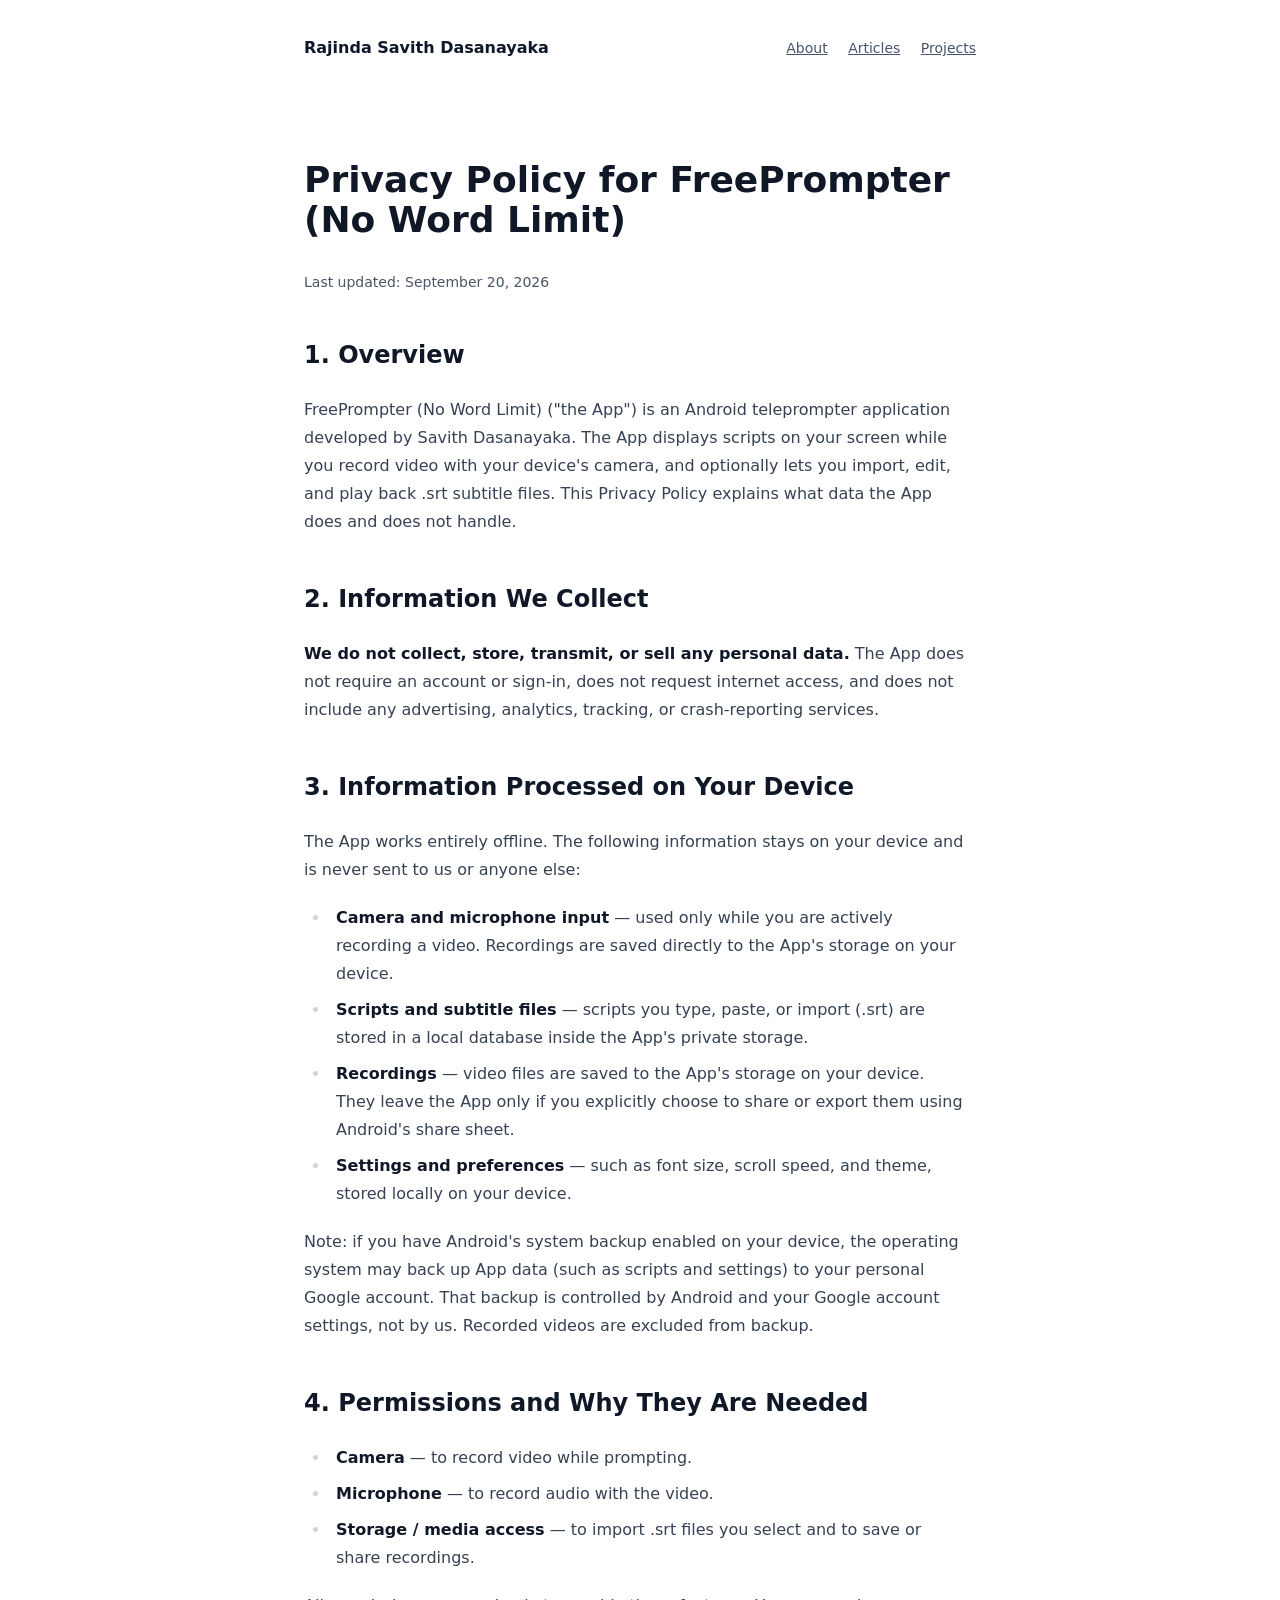
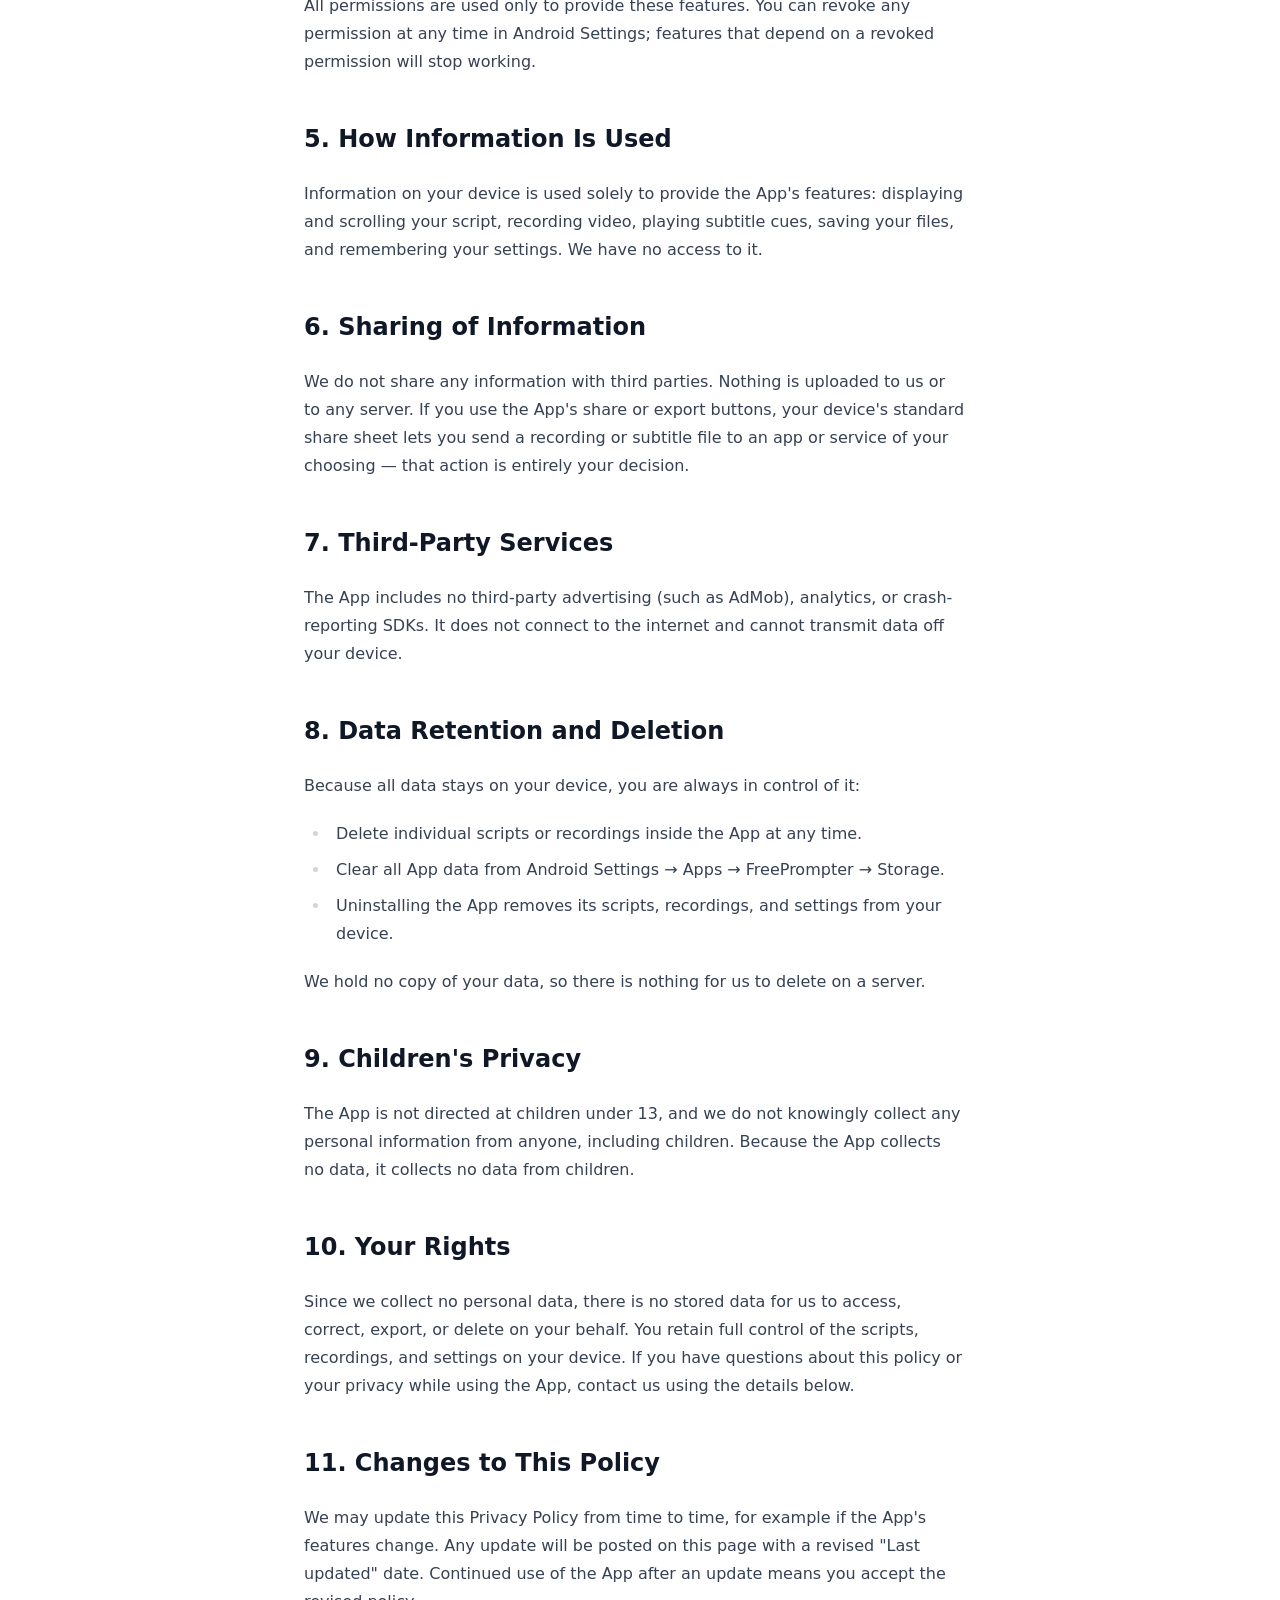
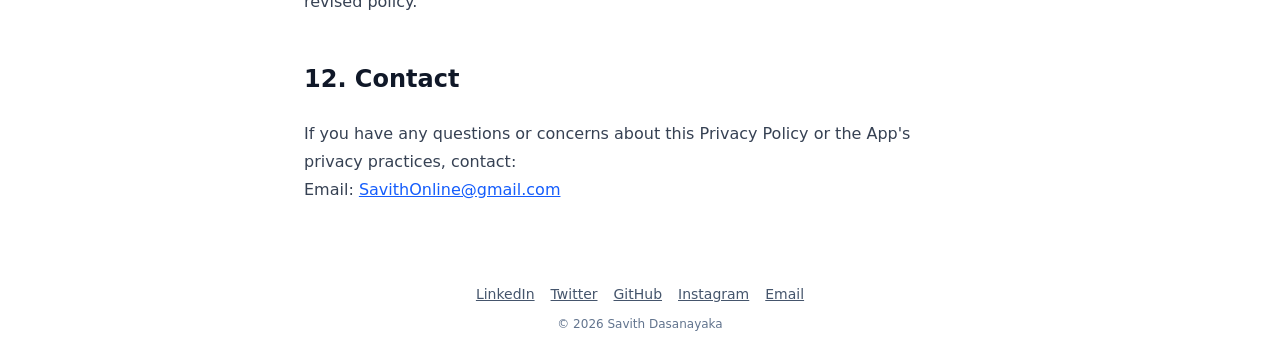
==== commit e2543be9: "Remove pronoun definition from FreePrompter privacy policy" ====
--- a/apps/freeprompter/privacy/index.html
+++ b/apps/freeprompter/privacy/index.html
@@ -50,7 +50,7 @@
         <h2>1. Overview</h2>
         <p>
           FreePrompter (No Word Limit) ("the App") is an Android teleprompter application developed by
-          Savith Dasanayaka ("we", "us", "the developer"). The App displays scripts on your screen while
+          Savith Dasanayaka. The App displays scripts on your screen while
           you record video with your device's camera, and optionally lets you import, edit, and play back
           .srt subtitle files. This Privacy Policy explains what data the App does and does not handle.
         </p>
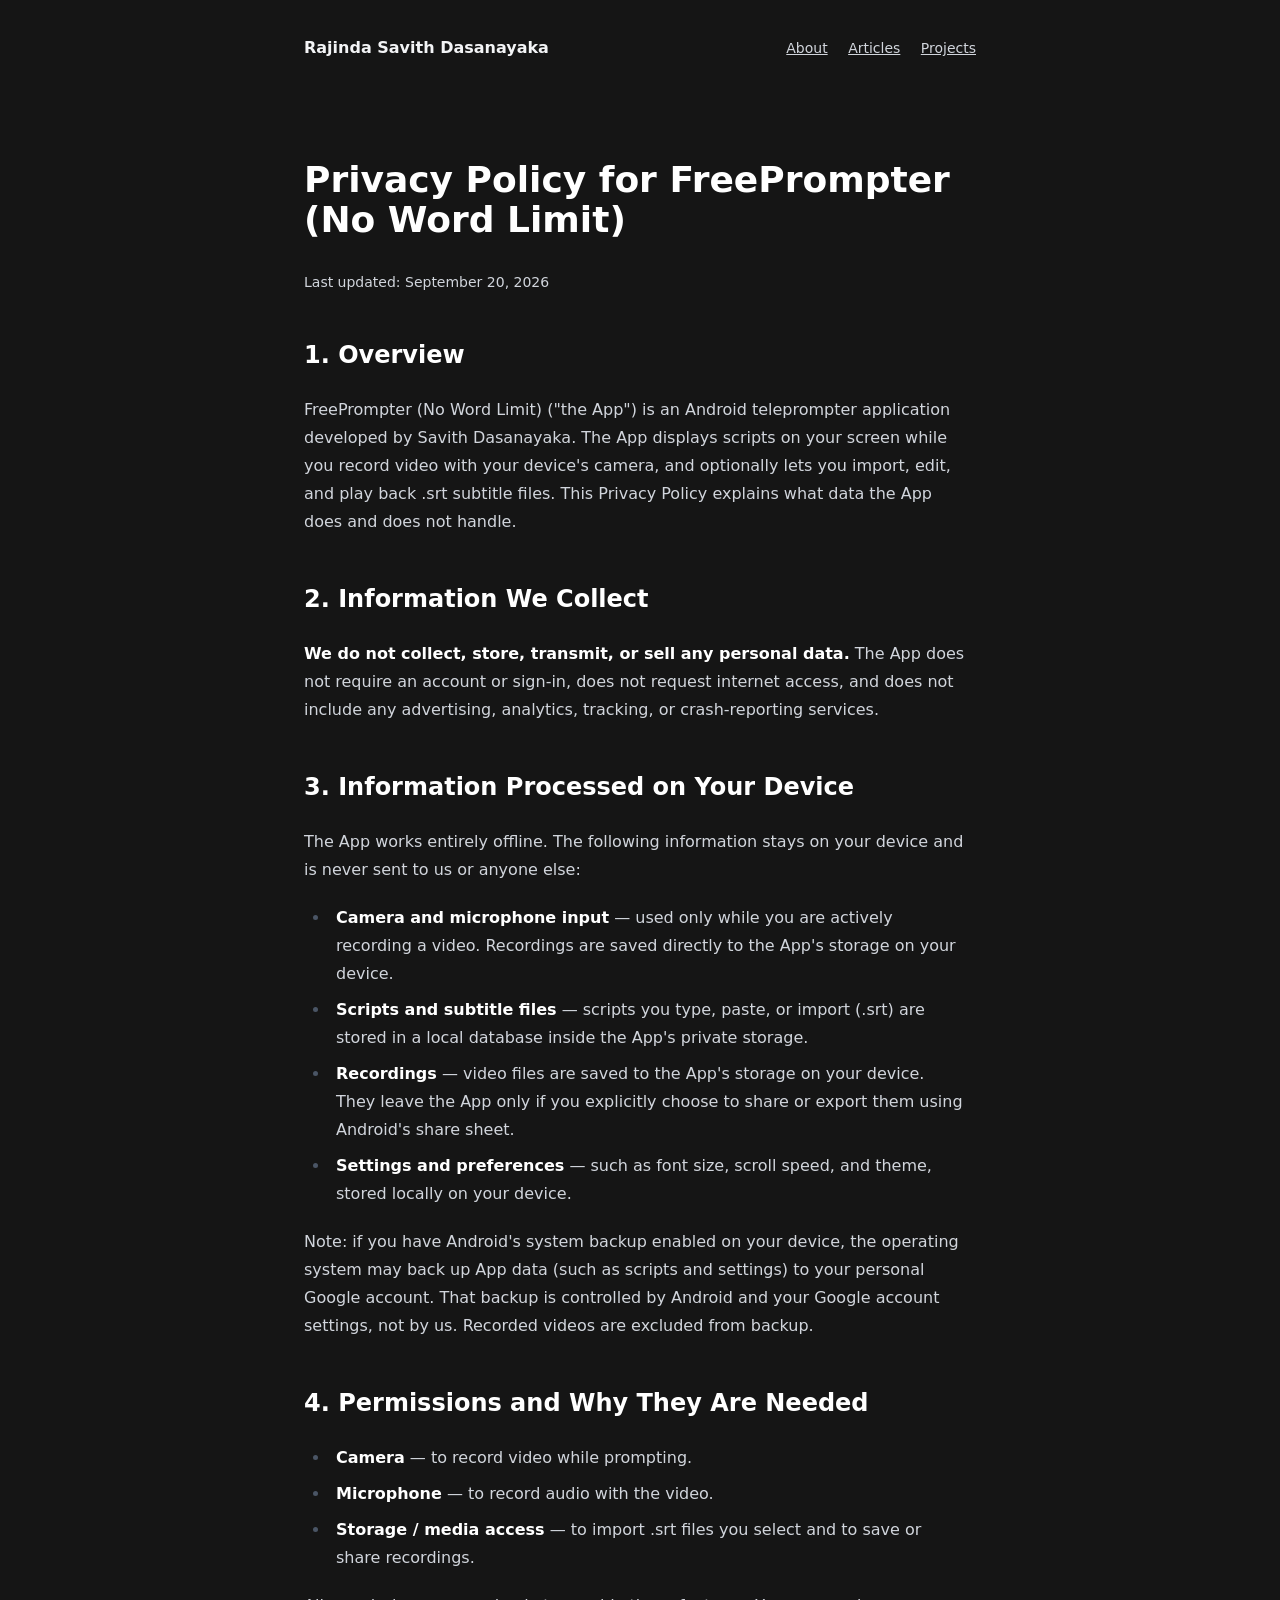
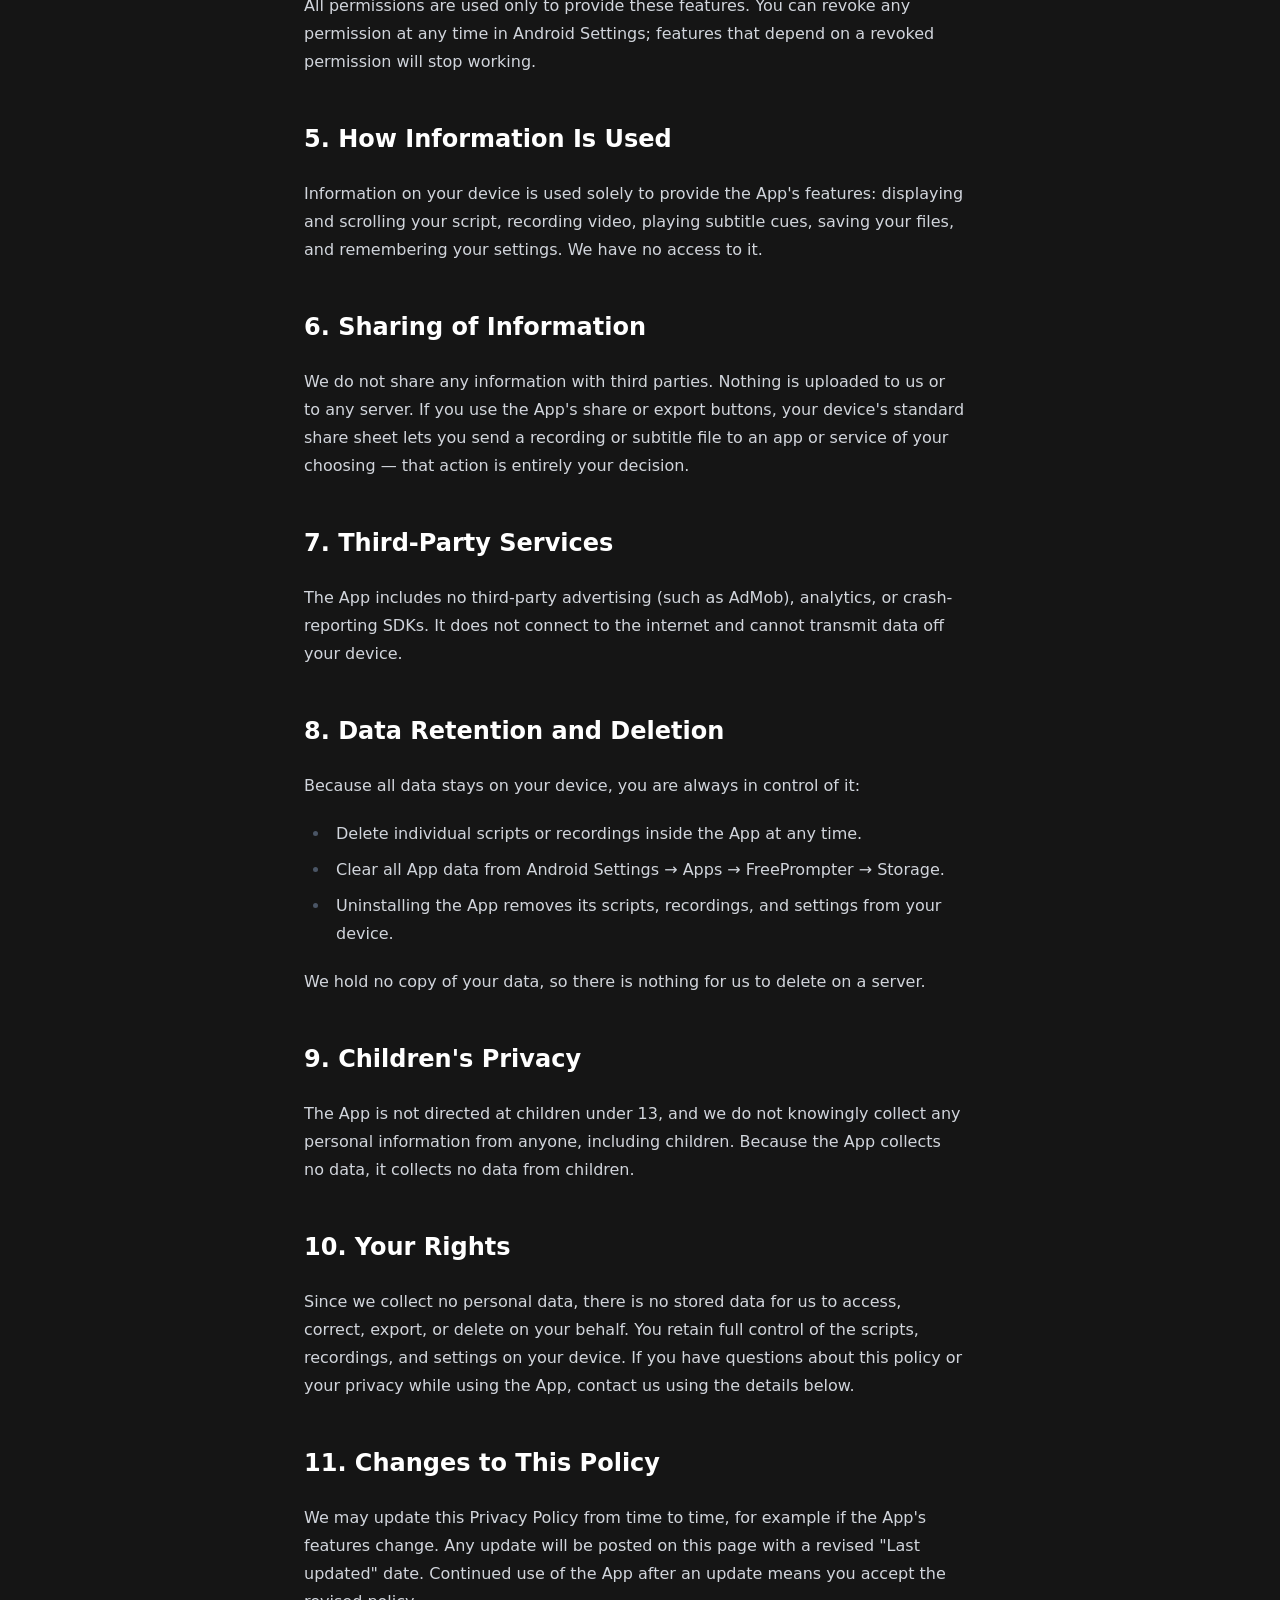
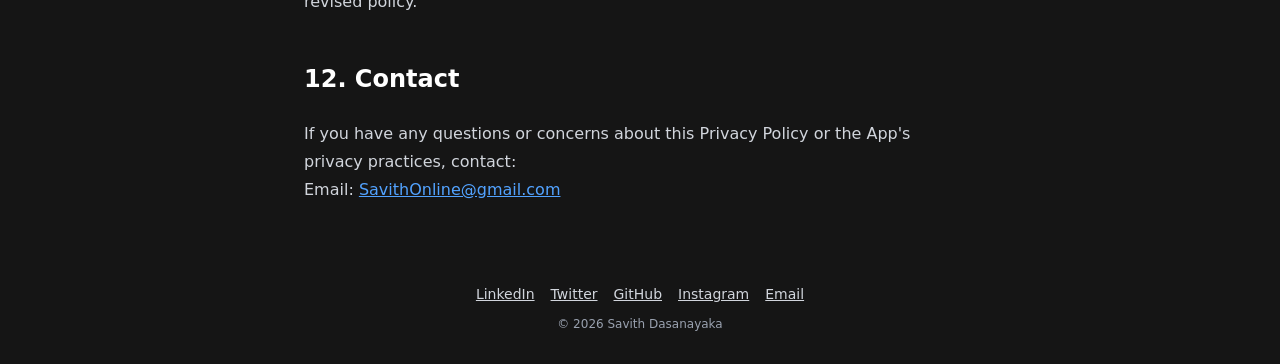
==== commit 7ee54dc3: "Switch site background to dark #151515 Replace the non-working background color-cycle animation (bro" ====
--- a/apps/freeprompter/privacy/index.html
+++ b/apps/freeprompter/privacy/index.html
@@ -8,7 +8,7 @@
   <meta name="title" content="Privacy Policy | FreePrompter (No Word Limit)">
   <meta name="description" content="Privacy Policy for the FreePrompter (No Word Limit) Android app. The app collects no personal data; all scripts, recordings, and settings stay on your device.">
   <meta name="robots" content="index,follow">
-  <meta name="theme-color" content="#B5D1CC">
+  <meta name="theme-color" content="#151515">
   <link rel="canonical" href="https://savith.online/apps/freeprompter/privacy">
   <meta property="og:type" content="article">
   <meta property="og:url" content="https://savith.online/apps/freeprompter/privacy">
--- a/assets/style.css
+++ b/assets/style.css
@@ -444,15 +444,15 @@
     }
   }
   .prose a {
-    color: var(--color-blue-600) !important;
+    color: var(--color-blue-400) !important;
     font-weight: 400 !important;
   }
   .prose a:hover {
     text-decoration: none;
-    color: var(--color-blue-600) !important;
+    color: var(--color-blue-400) !important;
   }
   .prose a:visited {
-    color: var(--color-purple-600);
+    color: var(--color-purple-400);
   }
   .prose code {
     word-break: break-all;
@@ -2770,21 +2770,65 @@
     background-position: 100%;
   }
 }
-@keyframes bg-color-cycle {
-  0% {
-    background-color: #B5D1CC !important;
-  }
-  33% {
-    background-color: #D1B0B2 !important;
-  }
-  66% {
-    background-color: #FFB2F0 !important;
-  }
-  100% {
-    background-color: #B5D1CC !important;
-  }
-}
 
+/*
+ * Dark page background. The utility classes in the HTML were picked for a
+ * light page, so their text, border, and hover colors are lightened here.
+ * Unlayered rules win over everything inside @layer, so no !important needed.
+ */
+html {
+  color-scheme: dark;
+}
 body {
-  animation: bg-color-cycle 15s infinite;
-}
+  background-color: #151515;
+}
+.text-slate-900 {
+  color: var(--color-gray-100);
+}
+.text-slate-800,
+.text-gray-800 {
+  color: var(--color-gray-200);
+}
+.text-slate-600,
+.text-gray-600 {
+  color: var(--color-gray-300);
+}
+.text-slate-500,
+.text-gray-500 {
+  color: oklch(70.7% 0.022 261.325);
+}
+.border-slate-200 {
+  border-color: oklch(100% 0 0 / 0.12);
+}
+.shadow-slate-100 {
+  --tw-shadow-color: oklch(0% 0 0 / 0.4);
+}
+.prose {
+  --tw-prose-body: var(--tw-prose-invert-body);
+  --tw-prose-headings: var(--tw-prose-invert-headings);
+  --tw-prose-lead: var(--tw-prose-invert-lead);
+  --tw-prose-links: var(--tw-prose-invert-links);
+  --tw-prose-bold: var(--tw-prose-invert-bold);
+  --tw-prose-counters: var(--tw-prose-invert-counters);
+  --tw-prose-bullets: var(--tw-prose-invert-bullets);
+  --tw-prose-hr: var(--tw-prose-invert-hr);
+  --tw-prose-quotes: var(--tw-prose-invert-quotes);
+  --tw-prose-quote-borders: var(--tw-prose-invert-quote-borders);
+  --tw-prose-captions: var(--tw-prose-invert-captions);
+  --tw-prose-kbd: var(--tw-prose-invert-kbd);
+  --tw-prose-kbd-shadows: var(--tw-prose-invert-kbd-shadows);
+  --tw-prose-code: var(--tw-prose-invert-code);
+  --tw-prose-pre-code: var(--tw-prose-invert-pre-code);
+  --tw-prose-pre-bg: var(--tw-prose-invert-pre-bg);
+  --tw-prose-th-borders: var(--tw-prose-invert-th-borders);
+  --tw-prose-td-borders: var(--tw-prose-invert-td-borders);
+}
+@media (hover: hover) {
+  .hover\:bg-gray-100:hover,
+  .hover\:bg-slate-50\/25:hover {
+    background-color: oklch(100% 0 0 / 0.08);
+  }
+  .hover\:border-slate-300:hover {
+    border-color: var(--color-gray-600);
+  }
+}
